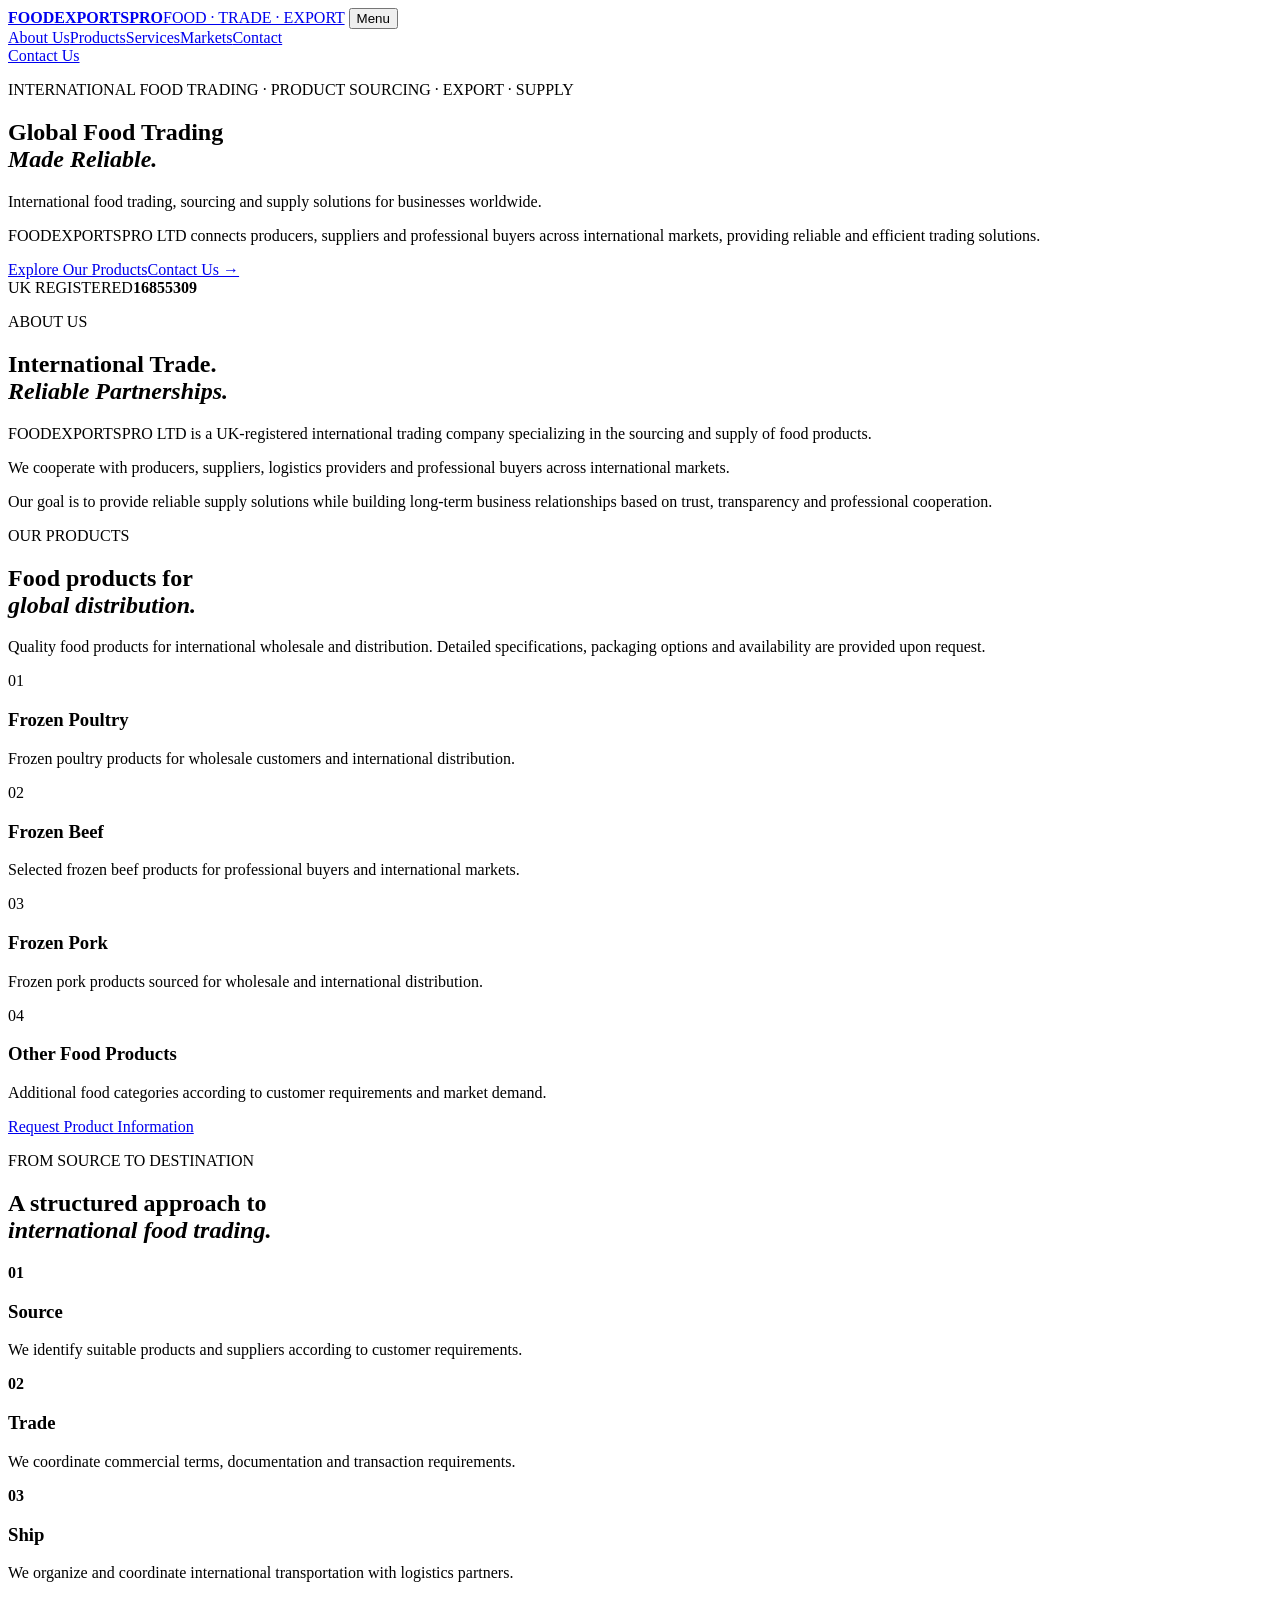
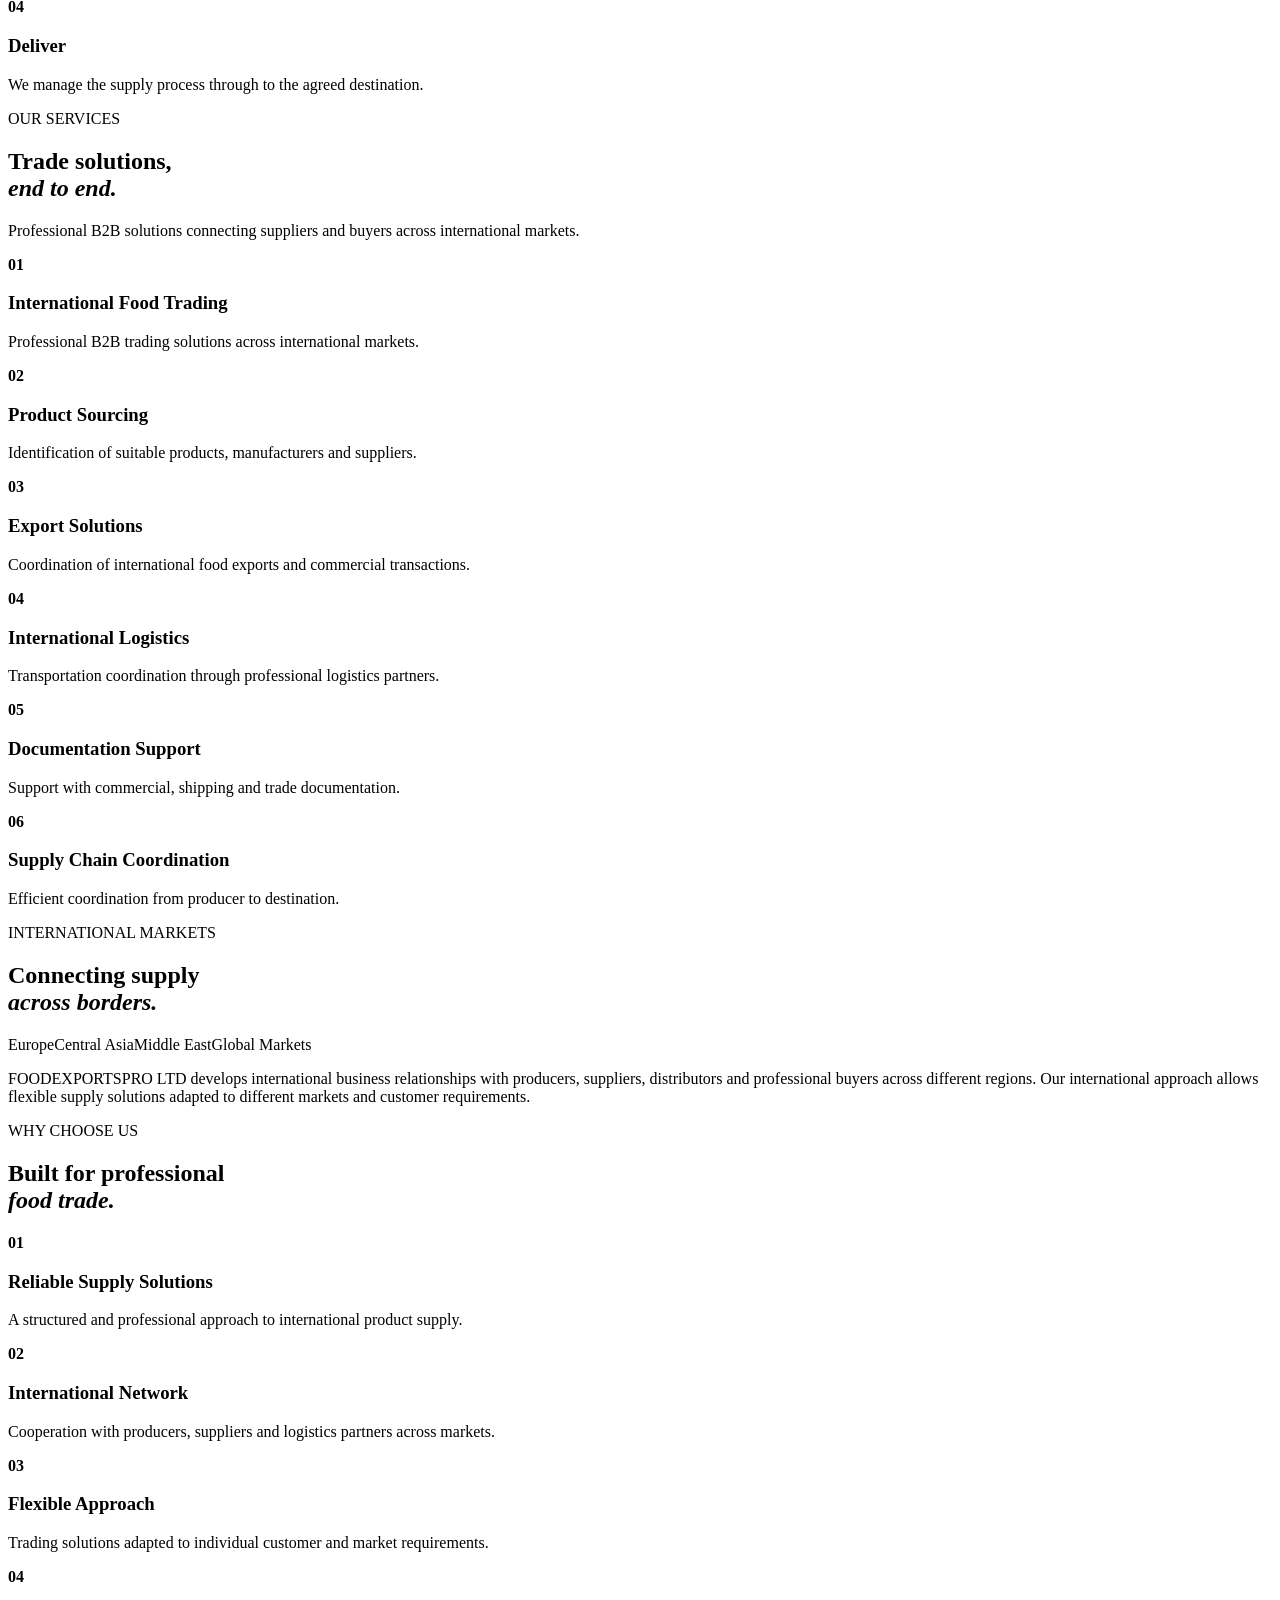
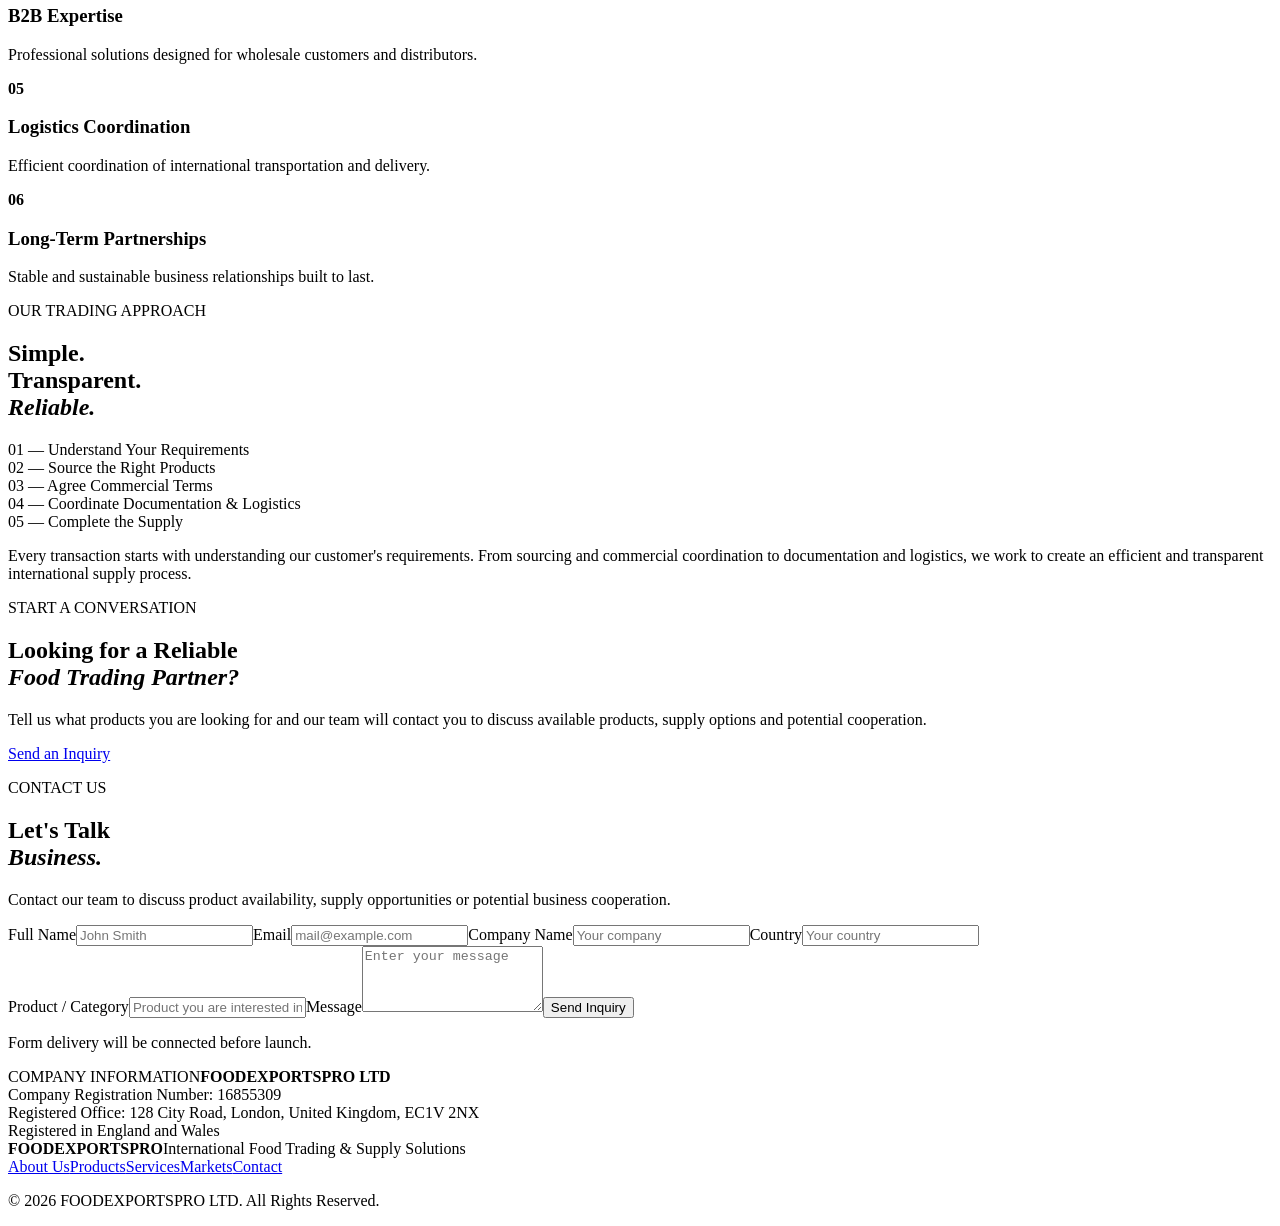
==== index.html @ fec04b2c "Initial FOODEXPORTSPRO landing page" ====
<!doctype html>
<html lang="en">
<head>
  <meta charset="utf-8">
  <meta name="viewport" content="width=device-width,initial-scale=1">
  <title>FOODEXPORTSPRO LTD | International Food Trading & Supply</title>
  <meta name="description" content="FOODEXPORTSPRO LTD provides international food trading, sourcing and supply solutions for professional buyers and businesses across global markets.">
  <meta name="theme-color" content="#18352c">
  <meta property="og:title" content="FOODEXPORTSPRO LTD | International Food Trading & Supply">
  <meta property="og:description" content="International food trading, sourcing and supply solutions for businesses worldwide.">
  <meta property="og:type" content="website">
  <link rel="preconnect" href="https://images.pexels.com">
  <link rel="stylesheet" href="styles.css">
  <script type="application/ld+json">{"@context":"https://schema.org","@type":"Organization","name":"FOODEXPORTSPRO LTD","address":{"@type":"PostalAddress","streetAddress":"128 City Road","addressLocality":"London","postalCode":"EC1V 2NX","addressCountry":"GB"}}</script>
</head>
<body>
<header class="header">
  <a class="brand" href="#top"><strong>FOODEXPORTSPRO</strong><span>FOOD · TRADE · EXPORT</span></a>
  <button class="menu-btn" aria-label="Open menu">Menu</button>
  <nav><a href="#about">About Us</a><a href="#products">Products</a><a href="#services">Services</a><a href="#markets">Markets</a><a href="#contact">Contact</a></nav>
  <a class="btn btn-small" href="#contact">Contact Us</a>
</header>

<main id="top">
<section class="hero">
  <div class="hero-bg"></div><div class="hero-shade"></div>
  <div class="hero-content reveal">
    <p class="eyebrow light">INTERNATIONAL FOOD TRADING · PRODUCT SOURCING · EXPORT · SUPPLY</p>
    <h1>Global Food Trading<br><em>Made Reliable.</em></h1>
    <p class="lead">International food trading, sourcing and supply solutions for businesses worldwide.</p>
    <p class="hero-copy">FOODEXPORTSPRO LTD connects producers, suppliers and professional buyers across international markets, providing reliable and efficient trading solutions.</p>
    <div class="actions"><a class="btn btn-light" href="#products">Explore Our Products</a><a class="text-link" href="#contact">Contact Us →</a></div>
  </div>
  <div class="hero-stat"><span>UK REGISTERED</span><b>16855309</b></div>
</section>

<section class="section split" id="about">
  <div class="reveal">
    <p class="eyebrow">ABOUT US</p><h2>International Trade.<br><em>Reliable Partnerships.</em></h2>
  </div>
  <div class="copy reveal"><p>FOODEXPORTSPRO LTD is a UK-registered international trading company specializing in the sourcing and supply of food products.</p><p>We cooperate with producers, suppliers, logistics providers and professional buyers across international markets.</p><p>Our goal is to provide reliable supply solutions while building long-term business relationships based on trust, transparency and professional cooperation.</p></div>
</section>

<section class="image-band" aria-label="Cold-chain food distribution"></section>

<section class="section" id="products">
  <div class="section-head"><div><p class="eyebrow">OUR PRODUCTS</p><h2>Food products for<br><em>global distribution.</em></h2></div><p>Quality food products for international wholesale and distribution. Detailed specifications, packaging options and availability are provided upon request.</p></div>
  <div class="product-grid">
    <article><span>01</span><div class="product-img poultry"></div><h3>Frozen Poultry</h3><p>Frozen poultry products for wholesale customers and international distribution.</p></article>
    <article><span>02</span><div class="product-img beef"></div><h3>Frozen Beef</h3><p>Selected frozen beef products for professional buyers and international markets.</p></article>
    <article><span>03</span><div class="product-img pork"></div><h3>Frozen Pork</h3><p>Frozen pork products sourced for wholesale and international distribution.</p></article>
    <article><span>04</span><div class="product-img other"></div><h3>Other Food Products</h3><p>Additional food categories according to customer requirements and market demand.</p></article>
  </div>
  <a class="btn" href="#contact">Request Product Information</a>
</section>

<section class="process">
  <div class="section process-inner"><p class="eyebrow light">FROM SOURCE TO DESTINATION</p><h2>A structured approach to<br><em>international food trading.</em></h2>
    <div class="steps">
      <div><b>01</b><h3>Source</h3><p>We identify suitable products and suppliers according to customer requirements.</p></div>
      <div><b>02</b><h3>Trade</h3><p>We coordinate commercial terms, documentation and transaction requirements.</p></div>
      <div><b>03</b><h3>Ship</h3><p>We organize and coordinate international transportation with logistics partners.</p></div>
      <div><b>04</b><h3>Deliver</h3><p>We manage the supply process through to the agreed destination.</p></div>
    </div>
  </div>
</section>

<section class="section" id="services">
 <div class="section-head"><div><p class="eyebrow">OUR SERVICES</p><h2>Trade solutions,<br><em>end to end.</em></h2></div><p>Professional B2B solutions connecting suppliers and buyers across international markets.</p></div>
 <div class="service-list">
  <div><b>01</b><h3>International Food Trading</h3><p>Professional B2B trading solutions across international markets.</p></div>
  <div><b>02</b><h3>Product Sourcing</h3><p>Identification of suitable products, manufacturers and suppliers.</p></div>
  <div><b>03</b><h3>Export Solutions</h3><p>Coordination of international food exports and commercial transactions.</p></div>
  <div><b>04</b><h3>International Logistics</h3><p>Transportation coordination through professional logistics partners.</p></div>
  <div><b>05</b><h3>Documentation Support</h3><p>Support with commercial, shipping and trade documentation.</p></div>
  <div><b>06</b><h3>Supply Chain Coordination</h3><p>Efficient coordination from producer to destination.</p></div>
 </div>
</section>

<section class="markets" id="markets"><div class="section">
  <p class="eyebrow light">INTERNATIONAL MARKETS</p><h2>Connecting supply<br><em>across borders.</em></h2>
  <div class="regions"><span>Europe</span><span>Central Asia</span><span>Middle East</span><span>Global Markets</span></div>
  <p class="market-copy">FOODEXPORTSPRO LTD develops international business relationships with producers, suppliers, distributors and professional buyers across different regions. Our international approach allows flexible supply solutions adapted to different markets and customer requirements.</p>
</div></section>

<section class="section why">
 <p class="eyebrow">WHY CHOOSE US</p><h2>Built for professional<br><em>food trade.</em></h2>
 <div class="why-grid">
  <div><b>01</b><h3>Reliable Supply Solutions</h3><p>A structured and professional approach to international product supply.</p></div>
  <div><b>02</b><h3>International Network</h3><p>Cooperation with producers, suppliers and logistics partners across markets.</p></div>
  <div><b>03</b><h3>Flexible Approach</h3><p>Trading solutions adapted to individual customer and market requirements.</p></div>
  <div><b>04</b><h3>B2B Expertise</h3><p>Professional solutions designed for wholesale customers and distributors.</p></div>
  <div><b>05</b><h3>Logistics Coordination</h3><p>Efficient coordination of international transportation and delivery.</p></div>
  <div><b>06</b><h3>Long-Term Partnerships</h3><p>Stable and sustainable business relationships built to last.</p></div>
 </div>
</section>

<section class="approach"><div class="section split">
 <div><p class="eyebrow light">OUR TRADING APPROACH</p><h2>Simple.<br>Transparent.<br><em>Reliable.</em></h2></div>
 <div class="approach-list"><div>01 — Understand Your Requirements</div><div>02 — Source the Right Products</div><div>03 — Agree Commercial Terms</div><div>04 — Coordinate Documentation & Logistics</div><div>05 — Complete the Supply</div><p>Every transaction starts with understanding our customer's requirements. From sourcing and commercial coordination to documentation and logistics, we work to create an efficient and transparent international supply process.</p></div>
</div></section>

<section class="cta section"><p class="eyebrow">START A CONVERSATION</p><h2>Looking for a Reliable<br><em>Food Trading Partner?</em></h2><p>Tell us what products you are looking for and our team will contact you to discuss available products, supply options and potential cooperation.</p><a class="btn" href="#contact">Send an Inquiry</a></section>

<section class="contact section" id="contact">
 <div><p class="eyebrow">CONTACT US</p><h2>Let's Talk<br><em>Business.</em></h2><p>Contact our team to discuss product availability, supply opportunities or potential business cooperation.</p></div>
 <form id="inquiry-form"><div class="form-grid"><label>Full Name<input required name="name" placeholder="John Smith"></label><label>Email<input required type="email" name="email" placeholder="mail@example.com"></label><label>Company Name<input name="company" placeholder="Your company"></label><label>Country<input name="country" placeholder="Your country"></label></div><label>Product / Category<input name="product" placeholder="Product you are interested in"></label><label>Message<textarea required name="message" rows="4" placeholder="Enter your message"></textarea></label><button class="btn" type="submit">Send Inquiry</button><p class="form-note">Form delivery will be connected before launch.</p></form>
</section>

<section class="company"><div><span>COMPANY INFORMATION</span><strong>FOODEXPORTSPRO LTD</strong></div><div>Company Registration Number: 16855309<br>Registered Office: 128 City Road, London, United Kingdom, EC1V 2NX<br>Registered in England and Wales</div></section>
</main>

<footer><div class="brand footer-brand"><strong>FOODEXPORTSPRO</strong><span>International Food Trading & Supply Solutions</span></div><nav><a href="#about">About Us</a><a href="#products">Products</a><a href="#services">Services</a><a href="#markets">Markets</a><a href="#contact">Contact</a></nav><p>© 2026 FOODEXPORTSPRO LTD. All Rights Reserved.</p></footer>
<script src="script.js"></script>
</body></html>
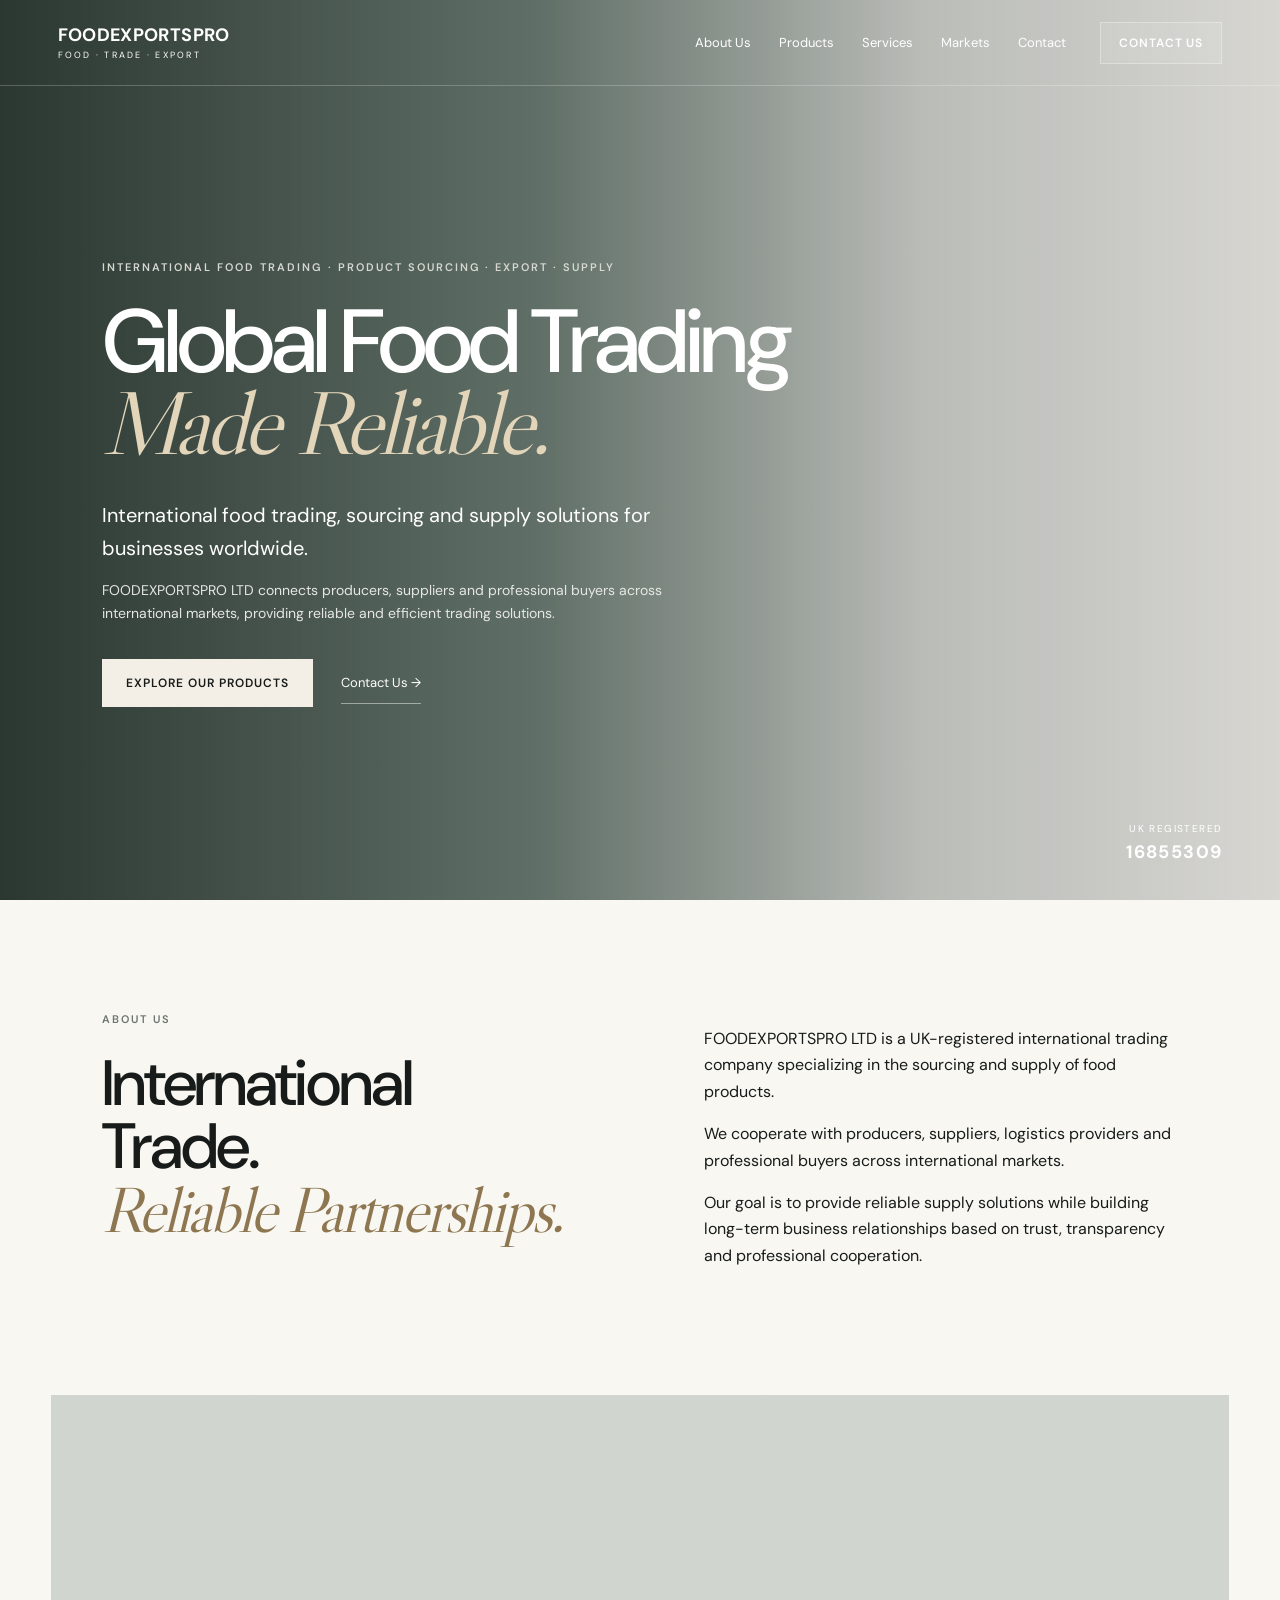
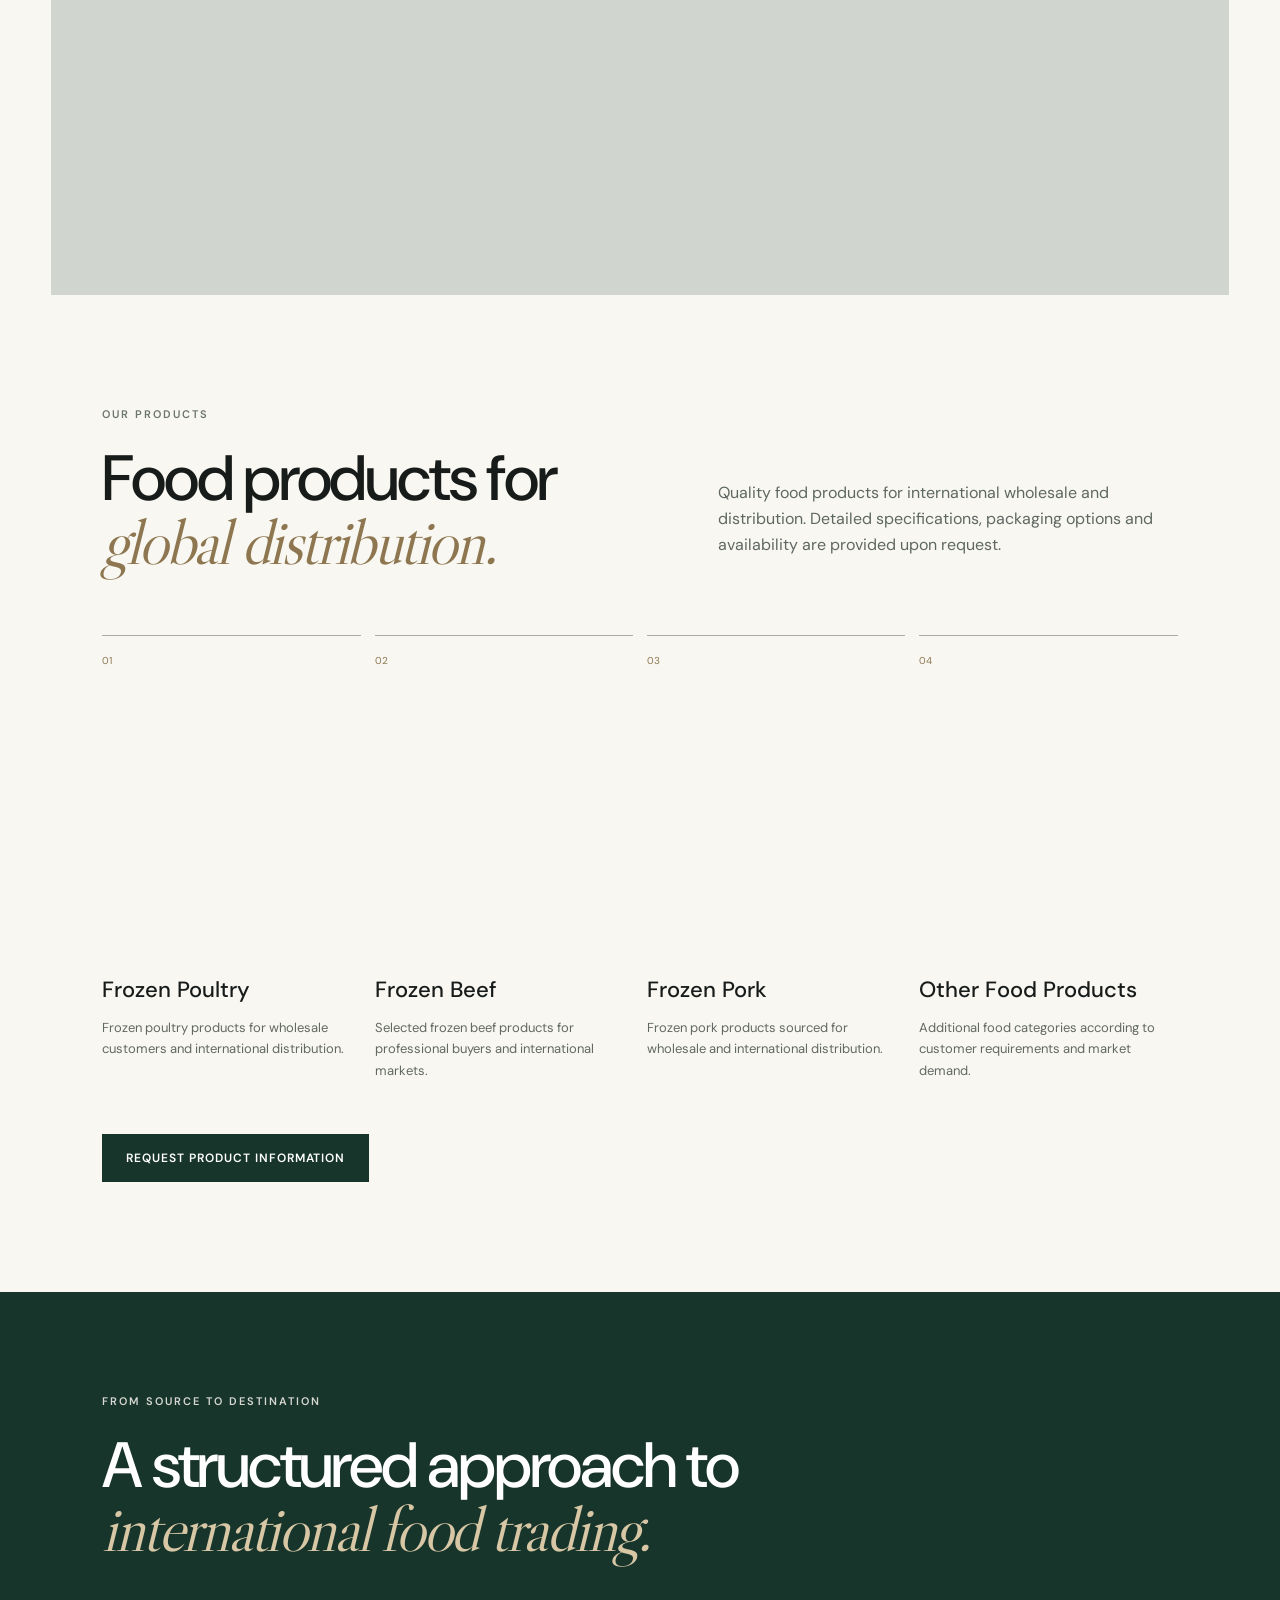
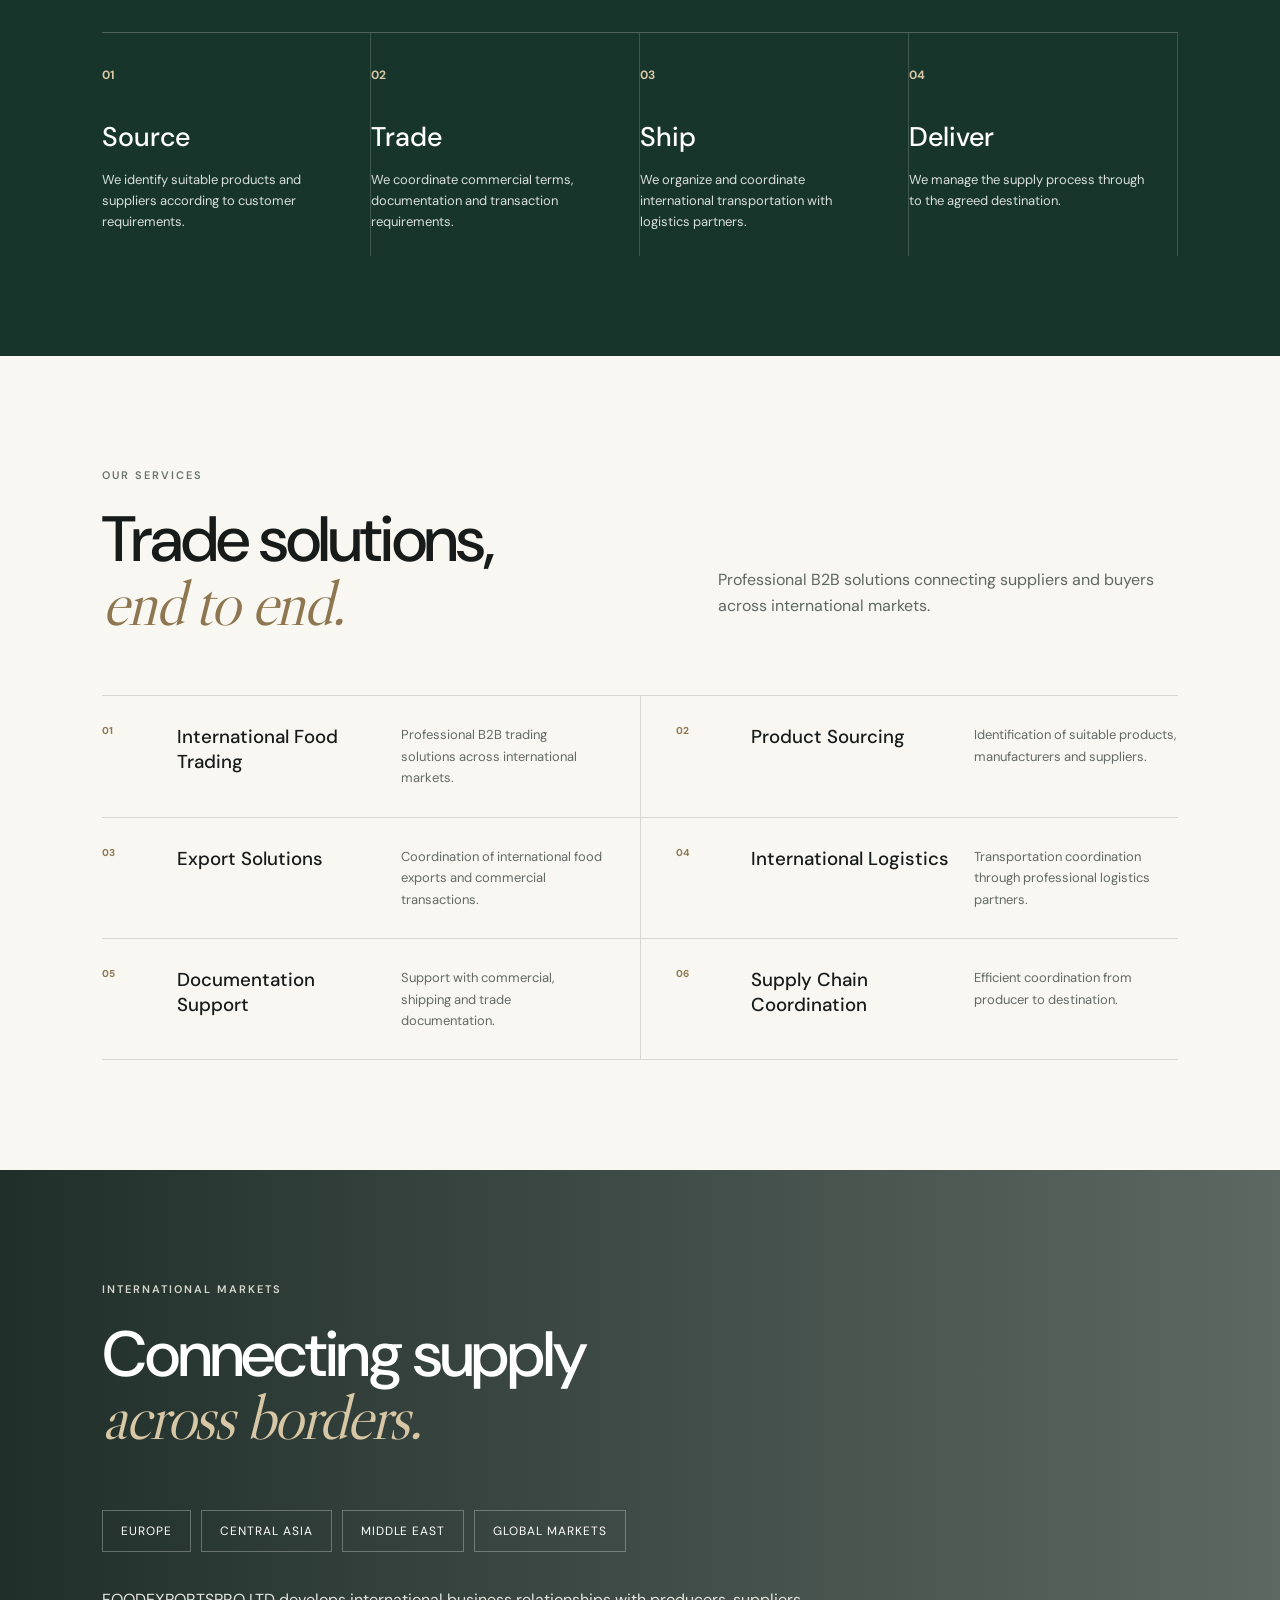
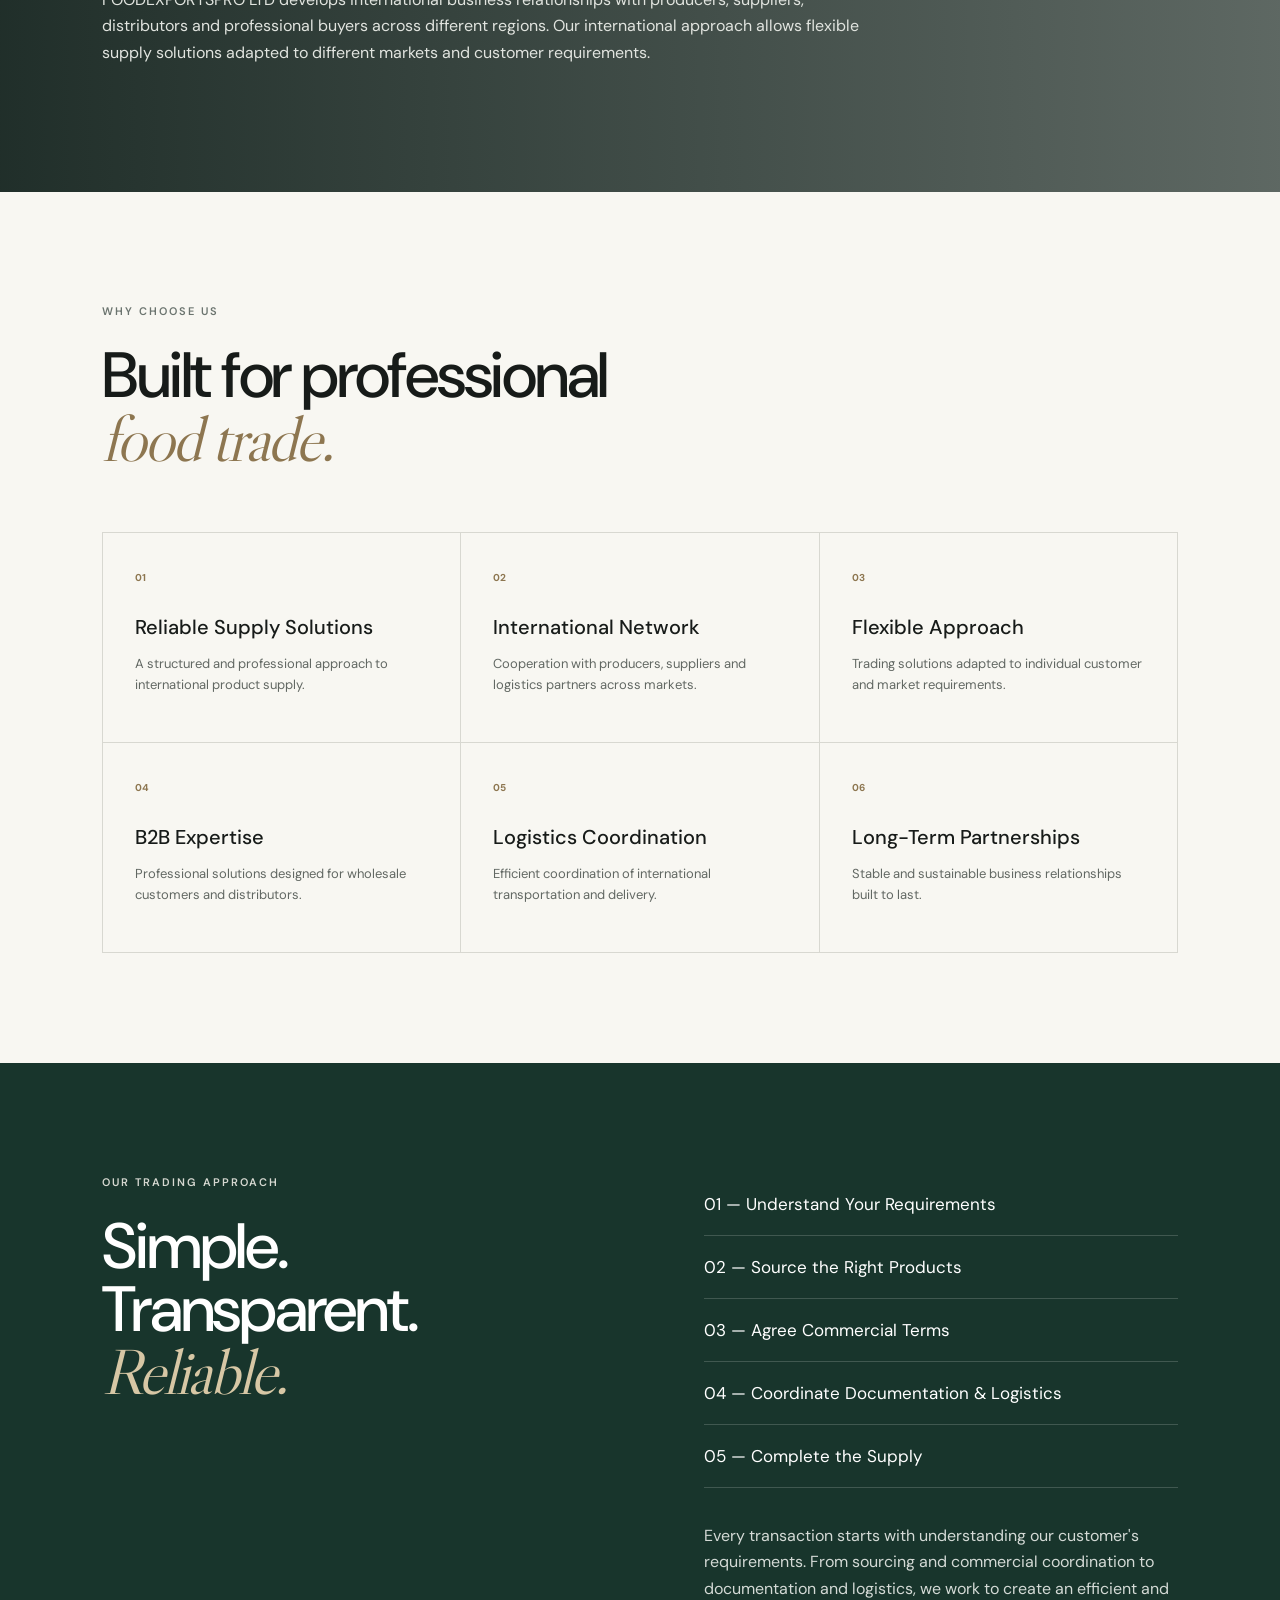
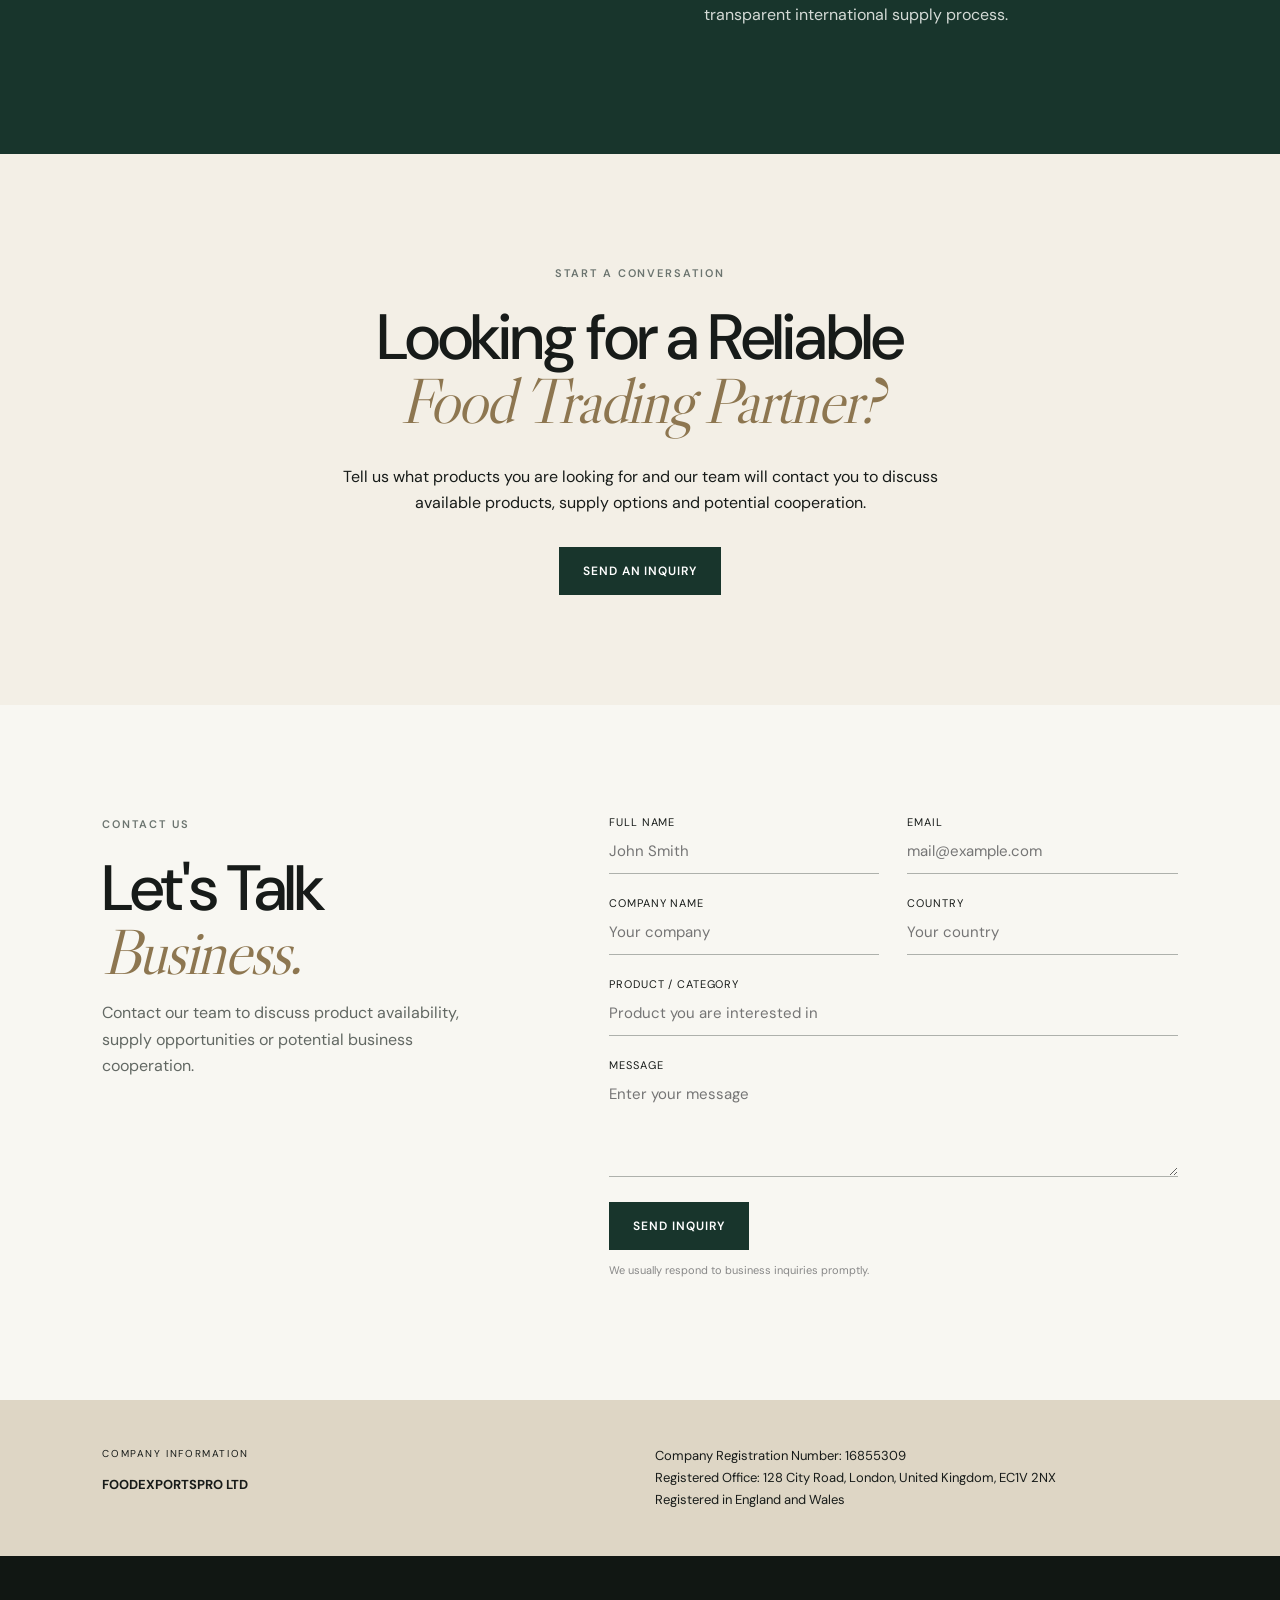
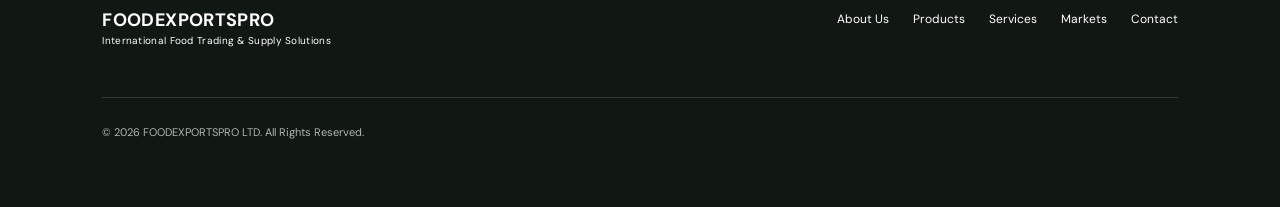
==== commit c1f20c1e: "Enable Netlify inquiry form" ====
--- a/index.html
+++ b/index.html
@@ -20,96 +20,19 @@
   <nav><a href="#about">About Us</a><a href="#products">Products</a><a href="#services">Services</a><a href="#markets">Markets</a><a href="#contact">Contact</a></nav>
   <a class="btn btn-small" href="#contact">Contact Us</a>
 </header>
-
 <main id="top">
-<section class="hero">
-  <div class="hero-bg"></div><div class="hero-shade"></div>
-  <div class="hero-content reveal">
-    <p class="eyebrow light">INTERNATIONAL FOOD TRADING · PRODUCT SOURCING · EXPORT · SUPPLY</p>
-    <h1>Global Food Trading<br><em>Made Reliable.</em></h1>
-    <p class="lead">International food trading, sourcing and supply solutions for businesses worldwide.</p>
-    <p class="hero-copy">FOODEXPORTSPRO LTD connects producers, suppliers and professional buyers across international markets, providing reliable and efficient trading solutions.</p>
-    <div class="actions"><a class="btn btn-light" href="#products">Explore Our Products</a><a class="text-link" href="#contact">Contact Us →</a></div>
-  </div>
-  <div class="hero-stat"><span>UK REGISTERED</span><b>16855309</b></div>
-</section>
-
-<section class="section split" id="about">
-  <div class="reveal">
-    <p class="eyebrow">ABOUT US</p><h2>International Trade.<br><em>Reliable Partnerships.</em></h2>
-  </div>
-  <div class="copy reveal"><p>FOODEXPORTSPRO LTD is a UK-registered international trading company specializing in the sourcing and supply of food products.</p><p>We cooperate with producers, suppliers, logistics providers and professional buyers across international markets.</p><p>Our goal is to provide reliable supply solutions while building long-term business relationships based on trust, transparency and professional cooperation.</p></div>
-</section>
-
+<section class="hero"><div class="hero-bg"></div><div class="hero-shade"></div><div class="hero-content reveal"><p class="eyebrow light">INTERNATIONAL FOOD TRADING · PRODUCT SOURCING · EXPORT · SUPPLY</p><h1>Global Food Trading<br><em>Made Reliable.</em></h1><p class="lead">International food trading, sourcing and supply solutions for businesses worldwide.</p><p class="hero-copy">FOODEXPORTSPRO LTD connects producers, suppliers and professional buyers across international markets, providing reliable and efficient trading solutions.</p><div class="actions"><a class="btn btn-light" href="#products">Explore Our Products</a><a class="text-link" href="#contact">Contact Us →</a></div></div><div class="hero-stat"><span>UK REGISTERED</span><b>16855309</b></div></section>
+<section class="section split" id="about"><div class="reveal"><p class="eyebrow">ABOUT US</p><h2>International Trade.<br><em>Reliable Partnerships.</em></h2></div><div class="copy reveal"><p>FOODEXPORTSPRO LTD is a UK-registered international trading company specializing in the sourcing and supply of food products.</p><p>We cooperate with producers, suppliers, logistics providers and professional buyers across international markets.</p><p>Our goal is to provide reliable supply solutions while building long-term business relationships based on trust, transparency and professional cooperation.</p></div></section>
 <section class="image-band" aria-label="Cold-chain food distribution"></section>
-
-<section class="section" id="products">
-  <div class="section-head"><div><p class="eyebrow">OUR PRODUCTS</p><h2>Food products for<br><em>global distribution.</em></h2></div><p>Quality food products for international wholesale and distribution. Detailed specifications, packaging options and availability are provided upon request.</p></div>
-  <div class="product-grid">
-    <article><span>01</span><div class="product-img poultry"></div><h3>Frozen Poultry</h3><p>Frozen poultry products for wholesale customers and international distribution.</p></article>
-    <article><span>02</span><div class="product-img beef"></div><h3>Frozen Beef</h3><p>Selected frozen beef products for professional buyers and international markets.</p></article>
-    <article><span>03</span><div class="product-img pork"></div><h3>Frozen Pork</h3><p>Frozen pork products sourced for wholesale and international distribution.</p></article>
-    <article><span>04</span><div class="product-img other"></div><h3>Other Food Products</h3><p>Additional food categories according to customer requirements and market demand.</p></article>
-  </div>
-  <a class="btn" href="#contact">Request Product Information</a>
-</section>
-
-<section class="process">
-  <div class="section process-inner"><p class="eyebrow light">FROM SOURCE TO DESTINATION</p><h2>A structured approach to<br><em>international food trading.</em></h2>
-    <div class="steps">
-      <div><b>01</b><h3>Source</h3><p>We identify suitable products and suppliers according to customer requirements.</p></div>
-      <div><b>02</b><h3>Trade</h3><p>We coordinate commercial terms, documentation and transaction requirements.</p></div>
-      <div><b>03</b><h3>Ship</h3><p>We organize and coordinate international transportation with logistics partners.</p></div>
-      <div><b>04</b><h3>Deliver</h3><p>We manage the supply process through to the agreed destination.</p></div>
-    </div>
-  </div>
-</section>
-
-<section class="section" id="services">
- <div class="section-head"><div><p class="eyebrow">OUR SERVICES</p><h2>Trade solutions,<br><em>end to end.</em></h2></div><p>Professional B2B solutions connecting suppliers and buyers across international markets.</p></div>
- <div class="service-list">
-  <div><b>01</b><h3>International Food Trading</h3><p>Professional B2B trading solutions across international markets.</p></div>
-  <div><b>02</b><h3>Product Sourcing</h3><p>Identification of suitable products, manufacturers and suppliers.</p></div>
-  <div><b>03</b><h3>Export Solutions</h3><p>Coordination of international food exports and commercial transactions.</p></div>
-  <div><b>04</b><h3>International Logistics</h3><p>Transportation coordination through professional logistics partners.</p></div>
-  <div><b>05</b><h3>Documentation Support</h3><p>Support with commercial, shipping and trade documentation.</p></div>
-  <div><b>06</b><h3>Supply Chain Coordination</h3><p>Efficient coordination from producer to destination.</p></div>
- </div>
-</section>
-
-<section class="markets" id="markets"><div class="section">
-  <p class="eyebrow light">INTERNATIONAL MARKETS</p><h2>Connecting supply<br><em>across borders.</em></h2>
-  <div class="regions"><span>Europe</span><span>Central Asia</span><span>Middle East</span><span>Global Markets</span></div>
-  <p class="market-copy">FOODEXPORTSPRO LTD develops international business relationships with producers, suppliers, distributors and professional buyers across different regions. Our international approach allows flexible supply solutions adapted to different markets and customer requirements.</p>
-</div></section>
-
-<section class="section why">
- <p class="eyebrow">WHY CHOOSE US</p><h2>Built for professional<br><em>food trade.</em></h2>
- <div class="why-grid">
-  <div><b>01</b><h3>Reliable Supply Solutions</h3><p>A structured and professional approach to international product supply.</p></div>
-  <div><b>02</b><h3>International Network</h3><p>Cooperation with producers, suppliers and logistics partners across markets.</p></div>
-  <div><b>03</b><h3>Flexible Approach</h3><p>Trading solutions adapted to individual customer and market requirements.</p></div>
-  <div><b>04</b><h3>B2B Expertise</h3><p>Professional solutions designed for wholesale customers and distributors.</p></div>
-  <div><b>05</b><h3>Logistics Coordination</h3><p>Efficient coordination of international transportation and delivery.</p></div>
-  <div><b>06</b><h3>Long-Term Partnerships</h3><p>Stable and sustainable business relationships built to last.</p></div>
- </div>
-</section>
-
-<section class="approach"><div class="section split">
- <div><p class="eyebrow light">OUR TRADING APPROACH</p><h2>Simple.<br>Transparent.<br><em>Reliable.</em></h2></div>
- <div class="approach-list"><div>01 — Understand Your Requirements</div><div>02 — Source the Right Products</div><div>03 — Agree Commercial Terms</div><div>04 — Coordinate Documentation & Logistics</div><div>05 — Complete the Supply</div><p>Every transaction starts with understanding our customer's requirements. From sourcing and commercial coordination to documentation and logistics, we work to create an efficient and transparent international supply process.</p></div>
-</div></section>
-
+<section class="section" id="products"><div class="section-head"><div><p class="eyebrow">OUR PRODUCTS</p><h2>Food products for<br><em>global distribution.</em></h2></div><p>Quality food products for international wholesale and distribution. Detailed specifications, packaging options and availability are provided upon request.</p></div><div class="product-grid"><article><span>01</span><div class="product-img poultry"></div><h3>Frozen Poultry</h3><p>Frozen poultry products for wholesale customers and international distribution.</p></article><article><span>02</span><div class="product-img beef"></div><h3>Frozen Beef</h3><p>Selected frozen beef products for professional buyers and international markets.</p></article><article><span>03</span><div class="product-img pork"></div><h3>Frozen Pork</h3><p>Frozen pork products sourced for wholesale and international distribution.</p></article><article><span>04</span><div class="product-img other"></div><h3>Other Food Products</h3><p>Additional food categories according to customer requirements and market demand.</p></article></div><a class="btn" href="#contact">Request Product Information</a></section>
+<section class="process"><div class="section process-inner"><p class="eyebrow light">FROM SOURCE TO DESTINATION</p><h2>A structured approach to<br><em>international food trading.</em></h2><div class="steps"><div><b>01</b><h3>Source</h3><p>We identify suitable products and suppliers according to customer requirements.</p></div><div><b>02</b><h3>Trade</h3><p>We coordinate commercial terms, documentation and transaction requirements.</p></div><div><b>03</b><h3>Ship</h3><p>We organize and coordinate international transportation with logistics partners.</p></div><div><b>04</b><h3>Deliver</h3><p>We manage the supply process through to the agreed destination.</p></div></div></div></section>
+<section class="section" id="services"><div class="section-head"><div><p class="eyebrow">OUR SERVICES</p><h2>Trade solutions,<br><em>end to end.</em></h2></div><p>Professional B2B solutions connecting suppliers and buyers across international markets.</p></div><div class="service-list"><div><b>01</b><h3>International Food Trading</h3><p>Professional B2B trading solutions across international markets.</p></div><div><b>02</b><h3>Product Sourcing</h3><p>Identification of suitable products, manufacturers and suppliers.</p></div><div><b>03</b><h3>Export Solutions</h3><p>Coordination of international food exports and commercial transactions.</p></div><div><b>04</b><h3>International Logistics</h3><p>Transportation coordination through professional logistics partners.</p></div><div><b>05</b><h3>Documentation Support</h3><p>Support with commercial, shipping and trade documentation.</p></div><div><b>06</b><h3>Supply Chain Coordination</h3><p>Efficient coordination from producer to destination.</p></div></div></section>
+<section class="markets" id="markets"><div class="section"><p class="eyebrow light">INTERNATIONAL MARKETS</p><h2>Connecting supply<br><em>across borders.</em></h2><div class="regions"><span>Europe</span><span>Central Asia</span><span>Middle East</span><span>Global Markets</span></div><p class="market-copy">FOODEXPORTSPRO LTD develops international business relationships with producers, suppliers, distributors and professional buyers across different regions. Our international approach allows flexible supply solutions adapted to different markets and customer requirements.</p></div></section>
+<section class="section why"><p class="eyebrow">WHY CHOOSE US</p><h2>Built for professional<br><em>food trade.</em></h2><div class="why-grid"><div><b>01</b><h3>Reliable Supply Solutions</h3><p>A structured and professional approach to international product supply.</p></div><div><b>02</b><h3>International Network</h3><p>Cooperation with producers, suppliers and logistics partners across markets.</p></div><div><b>03</b><h3>Flexible Approach</h3><p>Trading solutions adapted to individual customer and market requirements.</p></div><div><b>04</b><h3>B2B Expertise</h3><p>Professional solutions designed for wholesale customers and distributors.</p></div><div><b>05</b><h3>Logistics Coordination</h3><p>Efficient coordination of international transportation and delivery.</p></div><div><b>06</b><h3>Long-Term Partnerships</h3><p>Stable and sustainable business relationships built to last.</p></div></div></section>
+<section class="approach"><div class="section split"><div><p class="eyebrow light">OUR TRADING APPROACH</p><h2>Simple.<br>Transparent.<br><em>Reliable.</em></h2></div><div class="approach-list"><div>01 — Understand Your Requirements</div><div>02 — Source the Right Products</div><div>03 — Agree Commercial Terms</div><div>04 — Coordinate Documentation & Logistics</div><div>05 — Complete the Supply</div><p>Every transaction starts with understanding our customer's requirements. From sourcing and commercial coordination to documentation and logistics, we work to create an efficient and transparent international supply process.</p></div></div></section>
 <section class="cta section"><p class="eyebrow">START A CONVERSATION</p><h2>Looking for a Reliable<br><em>Food Trading Partner?</em></h2><p>Tell us what products you are looking for and our team will contact you to discuss available products, supply options and potential cooperation.</p><a class="btn" href="#contact">Send an Inquiry</a></section>
-
-<section class="contact section" id="contact">
- <div><p class="eyebrow">CONTACT US</p><h2>Let's Talk<br><em>Business.</em></h2><p>Contact our team to discuss product availability, supply opportunities or potential business cooperation.</p></div>
- <form id="inquiry-form"><div class="form-grid"><label>Full Name<input required name="name" placeholder="John Smith"></label><label>Email<input required type="email" name="email" placeholder="mail@example.com"></label><label>Company Name<input name="company" placeholder="Your company"></label><label>Country<input name="country" placeholder="Your country"></label></div><label>Product / Category<input name="product" placeholder="Product you are interested in"></label><label>Message<textarea required name="message" rows="4" placeholder="Enter your message"></textarea></label><button class="btn" type="submit">Send Inquiry</button><p class="form-note">Form delivery will be connected before launch.</p></form>
-</section>
-
-<section class="company"><div><span>COMPANY INFORMATION</span><strong>FOODEXPORTSPRO LTD</strong></div><div>Company Registration Number: 16855309<br>Registered Office: 128 City Road, London, United Kingdom, EC1V 2NX<br>Registered in England and Wales</div></section>
-</main>
-
+<section class="contact section" id="contact"><div><p class="eyebrow">CONTACT US</p><h2>Let's Talk<br><em>Business.</em></h2><p>Contact our team to discuss product availability, supply opportunities or potential business cooperation.</p></div><form id="inquiry-form" name="inquiry" method="POST" data-netlify="true" netlify-honeypot="bot-field" action="/?submitted=true#contact"><input type="hidden" name="form-name" value="inquiry"><p hidden><label>Do not fill this out: <input name="bot-field"></label></p><div class="form-grid"><label>Full Name<input required name="name" placeholder="John Smith"></label><label>Email<input required type="email" name="email" placeholder="mail@example.com"></label><label>Company Name<input name="company" placeholder="Your company"></label><label>Country<input name="country" placeholder="Your country"></label></div><label>Product / Category<input name="product" placeholder="Product you are interested in"></label><label>Message<textarea required name="message" rows="4" placeholder="Enter your message"></textarea></label><button class="btn" type="submit">Send Inquiry</button><p class="form-note" id="form-status">We usually respond to business inquiries promptly.</p></form></section>
+<section class="company"><div><span>COMPANY INFORMATION</span><strong>FOODEXPORTSPRO LTD</strong></div><div>Company Registration Number: 16855309<br>Registered Office: 128 City Road, London, United Kingdom, EC1V 2NX<br>Registered in England and Wales</div></section></main>
 <footer><div class="brand footer-brand"><strong>FOODEXPORTSPRO</strong><span>International Food Trading & Supply Solutions</span></div><nav><a href="#about">About Us</a><a href="#products">Products</a><a href="#services">Services</a><a href="#markets">Markets</a><a href="#contact">Contact</a></nav><p>© 2026 FOODEXPORTSPRO LTD. All Rights Reserved.</p></footer>
 <script src="script.js"></script>
 </body></html>
--- a/styles.css
+++ b/styles.css
@@ -0,0 +1,4 @@
+@import url('https://fonts.googleapis.com/css2?family=DM+Sans:wght@400;500;600&family=Libre+Caslon+Display&display=swap');
+:root{--ink:#171b19;--green:#18352c;--cream:#f3efe6;--sand:#d7c7a5;--white:#fff;--line:#d8d8d1}
+*{box-sizing:border-box}html{scroll-behavior:smooth}body{margin:0;font-family:"DM Sans",Arial,sans-serif;color:var(--ink);background:#f8f7f2}a{color:inherit;text-decoration:none}p{line-height:1.65}h1,h2,h3{margin:0;font-weight:500}em{font-family:"Libre Caslon Display",Georgia,serif;font-weight:400}.header{height:86px;padding:0 4.5vw;display:flex;align-items:center;gap:34px;position:absolute;z-index:10;width:100%;color:white;border-bottom:1px solid #ffffff38}.brand{display:flex;flex-direction:column;line-height:1}.brand strong{font-size:18px;letter-spacing:.02em}.brand span{font-size:9px;letter-spacing:.25em;margin-top:7px}.header nav{display:flex;gap:28px;margin-left:auto;font-size:13px}.menu-btn{display:none}.btn{display:inline-flex;align-items:center;justify-content:center;background:var(--green);color:white;padding:16px 24px;border:0;font:600 12px "DM Sans";letter-spacing:.08em;text-transform:uppercase;cursor:pointer}.btn-small{padding:12px 18px;background:#ffffff17;border:1px solid #ffffff50}.btn-light{background:var(--cream);color:var(--ink)}.hero{min-height:800px;height:100vh;position:relative;color:white;display:flex;align-items:center;overflow:hidden}.hero-bg{position:absolute;inset:0;background:url('https://images.pexels.com/photos/262353/pexels-photo-262353.jpeg?auto=compress&cs=tinysrgb&w=2000') center/cover;transform:scale(1.04);animation:herozoom 14s ease-out forwards}.hero-shade{position:absolute;inset:0;background:linear-gradient(90deg,#07150fd9 0%,#10281ea8 42%,#08140f42 72%,#0002 100%)}@keyframes herozoom{to{transform:scale(1)}}.hero-content{position:relative;z-index:2;width:min(780px,82vw);margin-left:8vw;margin-top:65px}.eyebrow{font-size:11px;font-weight:600;letter-spacing:.18em;color:#6b746f;margin:0 0 25px}.eyebrow.light{color:#d6d8d1}.hero h1{font-size:clamp(58px,7vw,108px);line-height:.91;letter-spacing:-.045em}.hero h1 em{color:#e2d5b9}.lead{font-size:20px;max-width:620px;margin:34px 0 14px}.hero-copy{font-size:14px;max-width:620px;color:#e6e7e2}.actions{display:flex;align-items:center;gap:28px;margin-top:34px}.text-link{font-size:13px;border-bottom:1px solid #ffffff77;padding:12px 0}.hero-stat{position:absolute;right:4.5vw;bottom:36px;display:flex;flex-direction:column;text-align:right;font-size:10px;letter-spacing:.14em}.hero-stat b{font-size:18px;margin-top:5px}.section{padding:110px 8vw}.split{display:grid;grid-template-columns:1fr 1fr;gap:10vw}.section h2,.process h2,.markets h2,.approach h2,.cta h2,.contact h2{font-size:clamp(44px,5vw,76px);line-height:.98;letter-spacing:-.035em}.section h2 em{color:#8d7650}.copy{font-size:16px;max-width:600px}.image-band{height:500px;margin:0 4vw;background:linear-gradient(#17352c2c,#17352c2c),url('https://images.pexels.com/photos/4481259/pexels-photo-4481259.jpeg?auto=compress&cs=tinysrgb&w=1800') center/cover}.section-head{display:flex;justify-content:space-between;gap:40px;align-items:flex-end;margin-bottom:60px}.section-head>p{max-width:460px;color:#5f6762}.product-grid{display:grid;grid-template-columns:repeat(4,1fr);gap:14px;margin-bottom:40px}.product-grid article{border-top:1px solid #aaa;padding-top:12px}.product-grid article>span,.service-list b,.why-grid b{font-size:10px;color:#8d7650}.product-img{height:270px;margin:14px 0 22px;background-size:cover;background-position:center;filter:saturate(.65)}.poultry{background-image:url('https://images.pexels.com/photos/616354/pexels-photo-616354.jpeg?auto=compress&cs=tinysrgb&w=800')}.beef{background-image:url('https://images.pexels.com/photos/618775/pexels-photo-618775.jpeg?auto=compress&cs=tinysrgb&w=800')}.pork{background-image:url('https://images.pexels.com/photos/65175/pexels-photo-65175.jpeg?auto=compress&cs=tinysrgb&w=800')}.other{background-image:url('https://images.pexels.com/photos/2252584/pexels-photo-2252584.jpeg?auto=compress&cs=tinysrgb&w=800')}.product-grid h3{font-size:22px}.product-grid p{font-size:13px;color:#626863}.process,.approach{background:var(--green);color:white}.process-inner{padding-top:100px;padding-bottom:100px}.process h2 em,.approach h2 em{color:#d7c7a5}.steps{display:grid;grid-template-columns:repeat(4,1fr);margin-top:70px;border-top:1px solid #ffffff3a}.steps>div{padding:30px 28px 10px 0;border-right:1px solid #ffffff2b}.steps b{color:#d7c7a5;font-size:12px}.steps h3{font-size:27px;margin:35px 0 15px}.steps p{font-size:13px;color:#d8dfdb}.service-list{display:grid;grid-template-columns:repeat(2,1fr);border-top:1px solid var(--line)}.service-list>div{display:grid;grid-template-columns:55px 1fr 1fr;gap:20px;padding:28px 0;border-bottom:1px solid var(--line)}.service-list>div:nth-child(odd){padding-right:35px}.service-list>div:nth-child(even){padding-left:35px;border-left:1px solid var(--line)}.service-list p{font-size:13px;margin:0;color:#646a66}.markets{background:linear-gradient(90deg,#0b1b16e8,#0b1b16a6),url('https://images.pexels.com/photos/1554646/pexels-photo-1554646.jpeg?auto=compress&cs=tinysrgb&w=2000') center/cover;color:white}.markets h2 em{color:#d7c7a5}.regions{display:flex;flex-wrap:wrap;gap:10px;margin:60px 0 35px}.regions span{border:1px solid #ffffff4a;padding:12px 18px;font-size:12px;text-transform:uppercase;letter-spacing:.08em}.market-copy{max-width:760px;color:#e1e4df}.why-grid{display:grid;grid-template-columns:repeat(3,1fr);margin-top:60px;border-top:1px solid var(--line);border-left:1px solid var(--line)}.why-grid>div{padding:32px;border-right:1px solid var(--line);border-bottom:1px solid var(--line);min-height:210px}.why-grid h3{font-size:20px;margin:28px 0 10px}.why-grid p{font-size:13px;color:#626863}.approach-list>div{font-size:17px;padding:20px 0;border-bottom:1px solid #ffffff2c}.approach-list p{color:#d4dad6;margin-top:35px}.cta{text-align:center;background:var(--cream)}.cta>p:not(.eyebrow){max-width:650px;margin:30px auto}.contact{display:grid;grid-template-columns:.8fr 1.2fr;gap:10vw}.contact>div>p:last-child{max-width:400px;color:#626863}form label{font-size:11px;letter-spacing:.08em;text-transform:uppercase;display:block;margin-bottom:22px}input,textarea{width:100%;border:0;border-bottom:1px solid #aeb1ac;background:transparent;padding:12px 0;font:15px "DM Sans";outline:none}textarea{resize:vertical}.form-grid{display:grid;grid-template-columns:1fr 1fr;gap:0 28px}.form-note{font-size:11px;color:#888}.company{background:#ded6c5;padding:45px 8vw;display:grid;grid-template-columns:1fr 1fr;gap:30px;font-size:13px;line-height:1.7}.company div:first-child{display:flex;flex-direction:column;gap:12px}.company span{font-size:10px;letter-spacing:.16em}footer{padding:55px 8vw;background:#111713;color:white;display:grid;grid-template-columns:1fr auto;gap:40px;align-items:start}.footer-brand span{letter-spacing:.03em;font-size:10px}footer nav{display:flex;gap:24px;font-size:12px}footer>p{grid-column:1/-1;border-top:1px solid #ffffff24;padding-top:25px;font-size:11px;color:#aeb7b2}.reveal{opacity:0;transform:translateY(20px);transition:.7s ease}.reveal.visible{opacity:1;transform:none}
+@media(max-width:900px){.header{height:72px}.header nav,.header>.btn{display:none}.menu-btn{display:block;margin-left:auto;background:none;color:white;border:1px solid #ffffff55;padding:9px 12px}.header.open nav{display:flex;position:absolute;top:72px;left:0;right:0;background:#132b23;padding:28px 5vw;flex-direction:column}.hero{min-height:720px}.hero-content{margin-left:6vw;width:88vw}.hero h1{font-size:clamp(52px,13vw,76px)}.hero-copy{display:none}.section{padding:78px 6vw}.split,.contact{grid-template-columns:1fr;gap:45px}.image-band{height:320px;margin:0}.section-head{display:block}.section-head>p{margin-top:30px}.product-grid{grid-template-columns:1fr 1fr}.steps{grid-template-columns:1fr 1fr}.service-list{grid-template-columns:1fr}.service-list>div:nth-child(n){padding:25px 0;border-left:0;grid-template-columns:45px 1fr}.service-list p{grid-column:2}.why-grid{grid-template-columns:1fr 1fr}.company{grid-template-columns:1fr}footer{grid-template-columns:1fr}footer nav{flex-wrap:wrap}}@media(max-width:560px){.hero{height:92vh}.lead{font-size:17px}.actions{align-items:flex-start;flex-direction:column;gap:8px}.product-grid,.steps,.why-grid,.form-grid{grid-template-columns:1fr}.product-img{height:300px}.steps>div{border-right:0;border-bottom:1px solid #ffffff2b;padding-bottom:25px}.why-grid>div{min-height:0}.section h2,.process h2,.markets h2,.approach h2,.cta h2,.contact h2{font-size:44px}.company{padding:35px 6vw}}
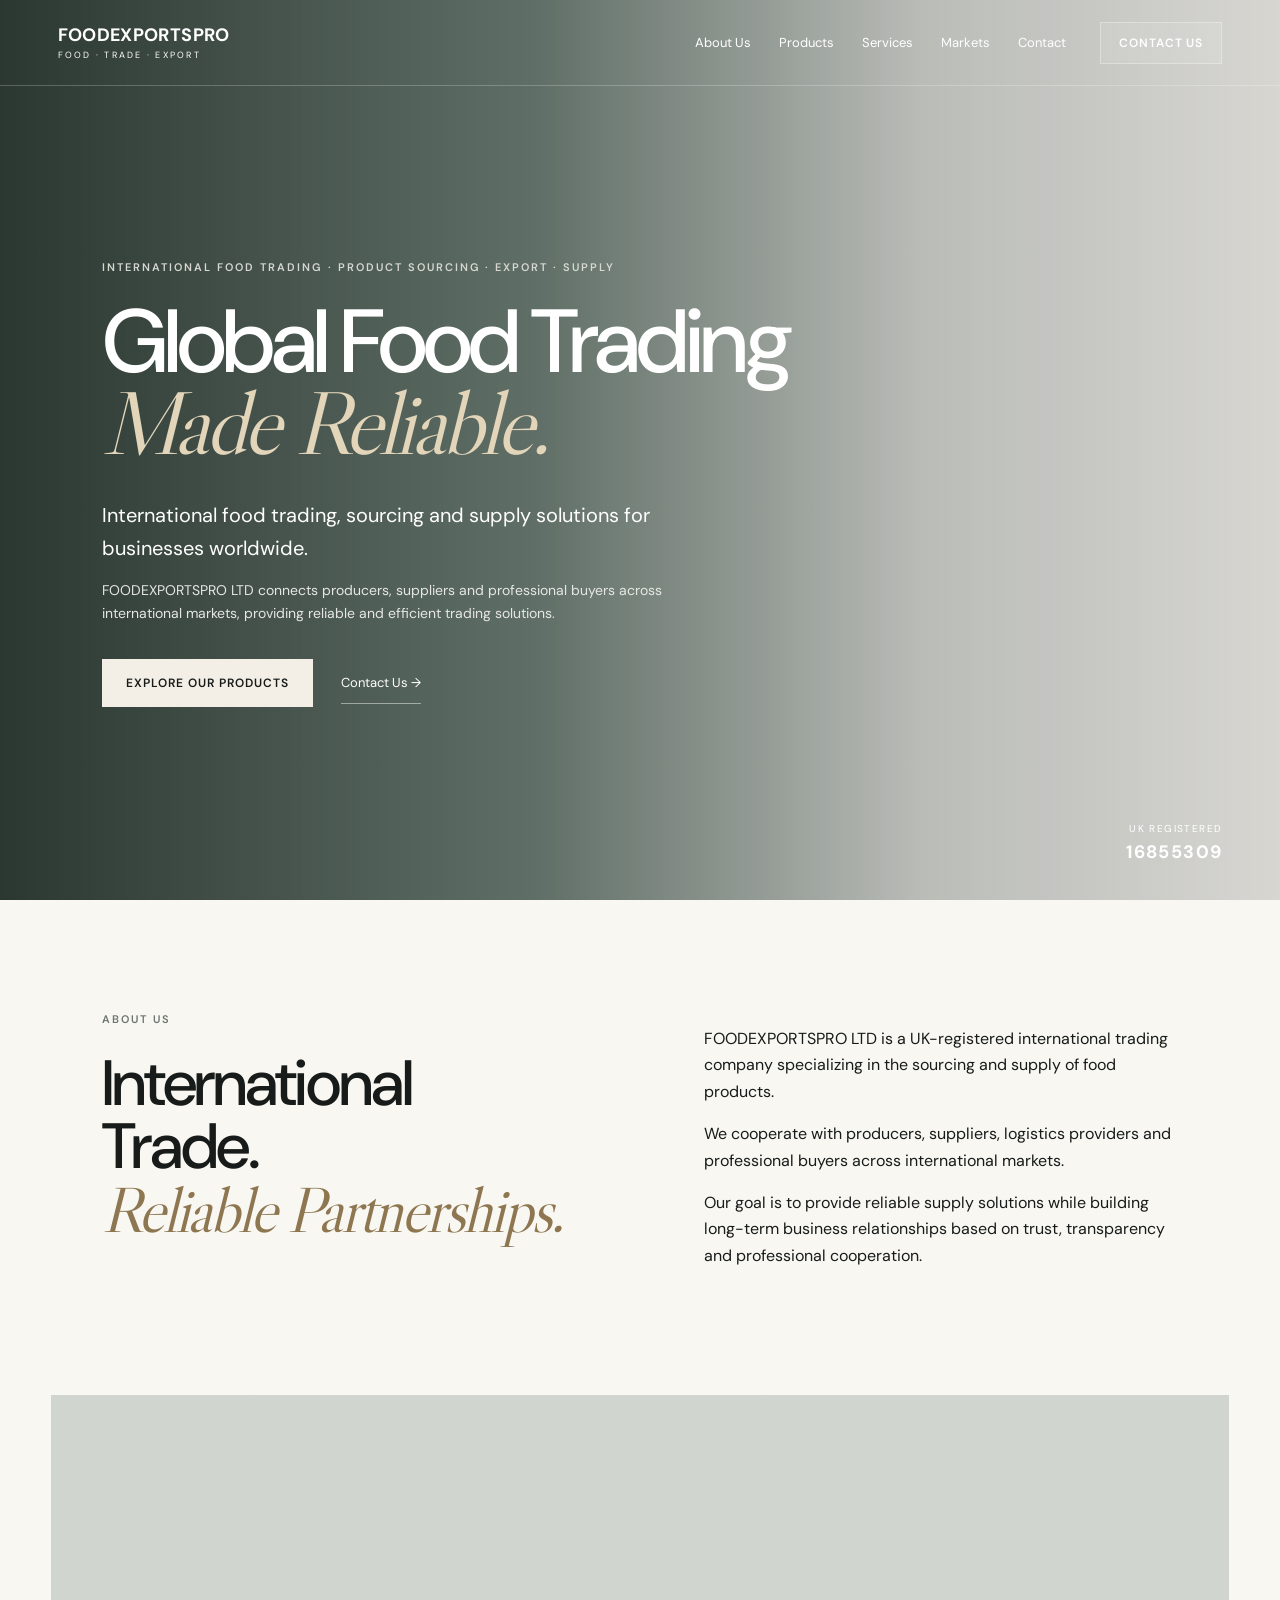
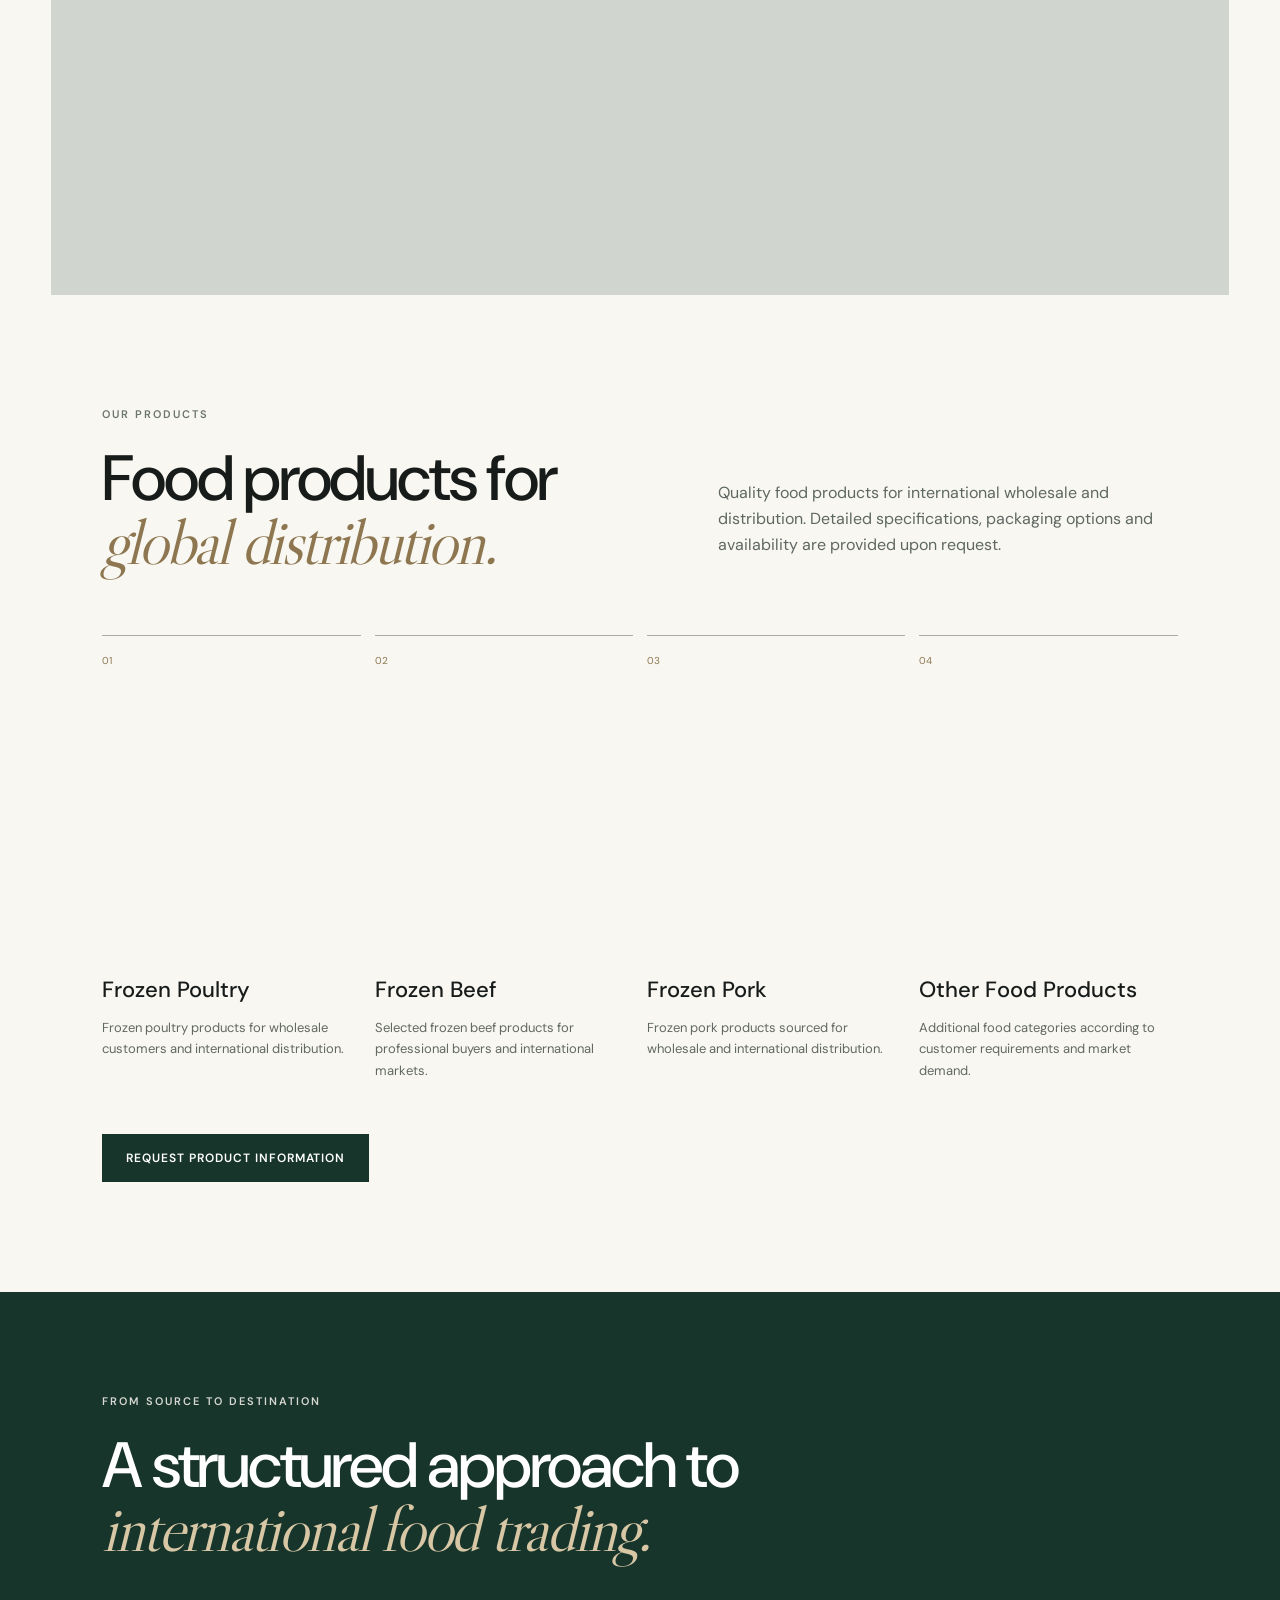
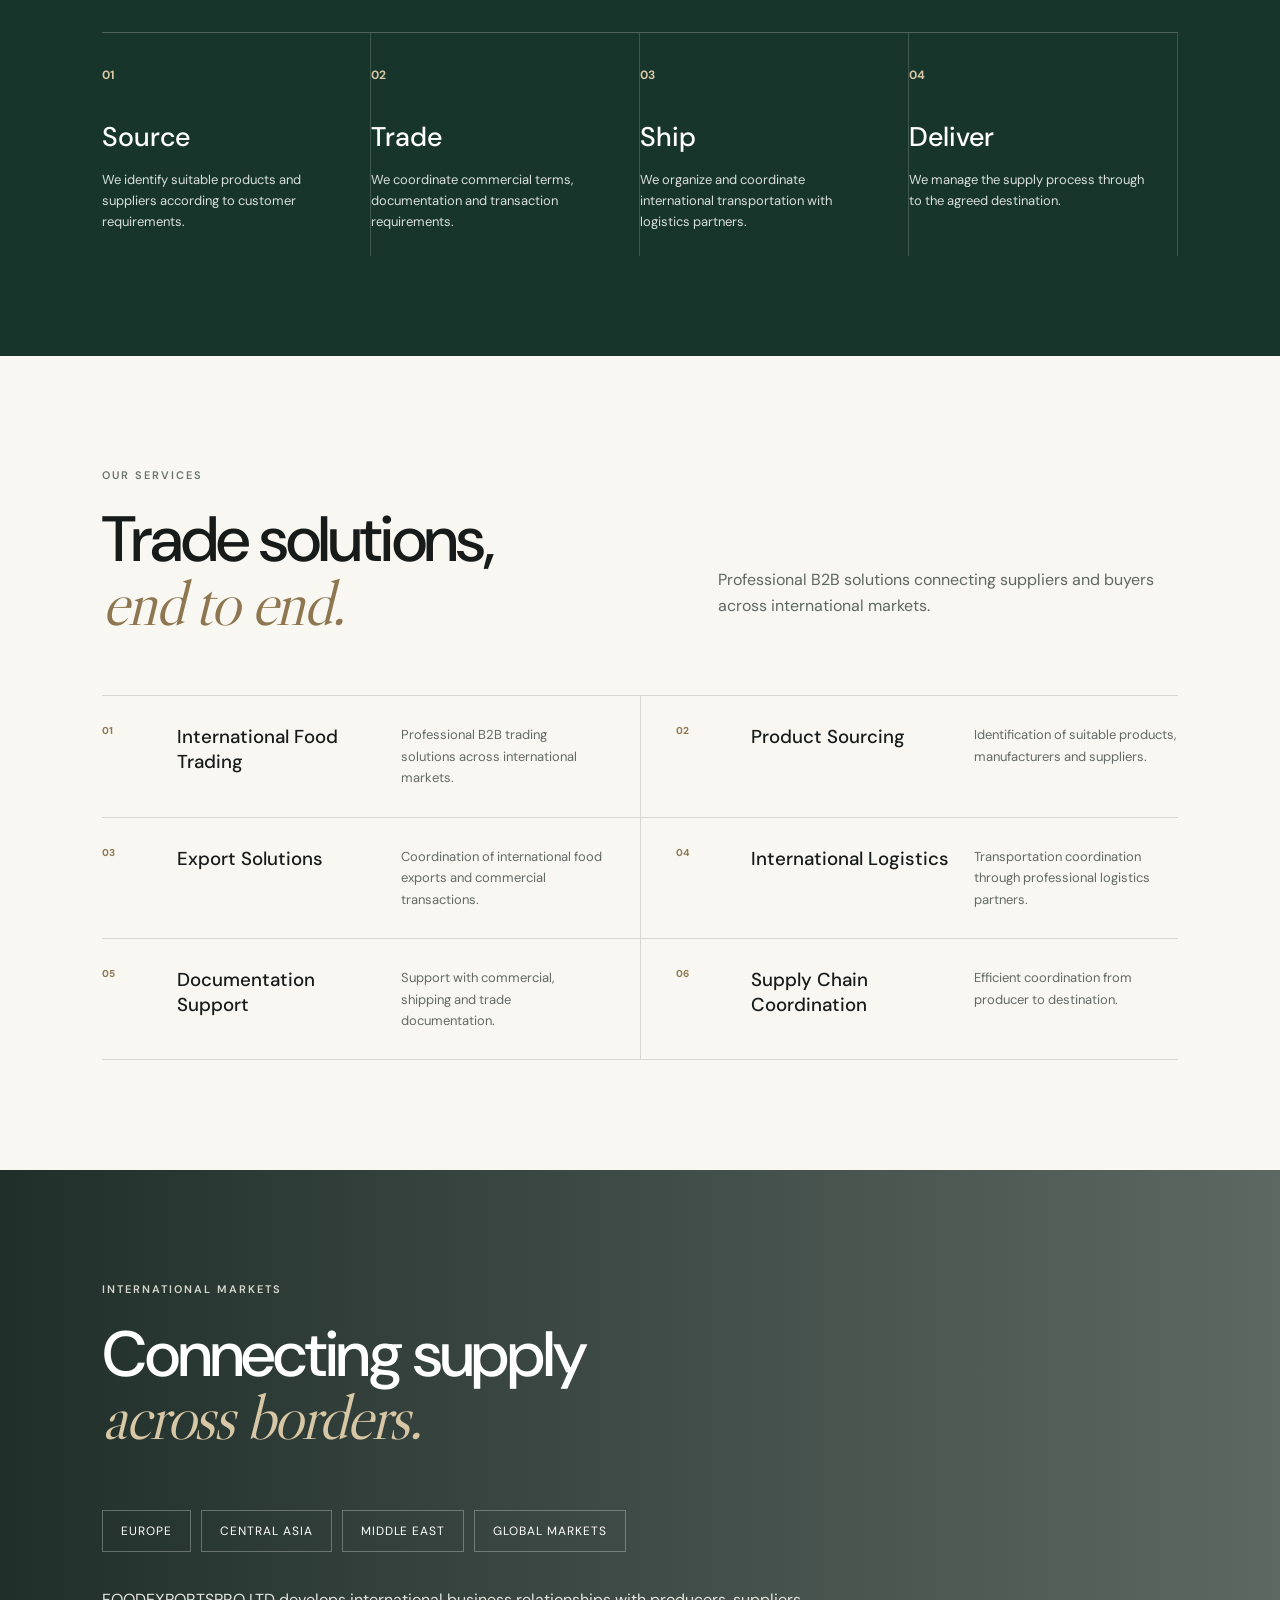
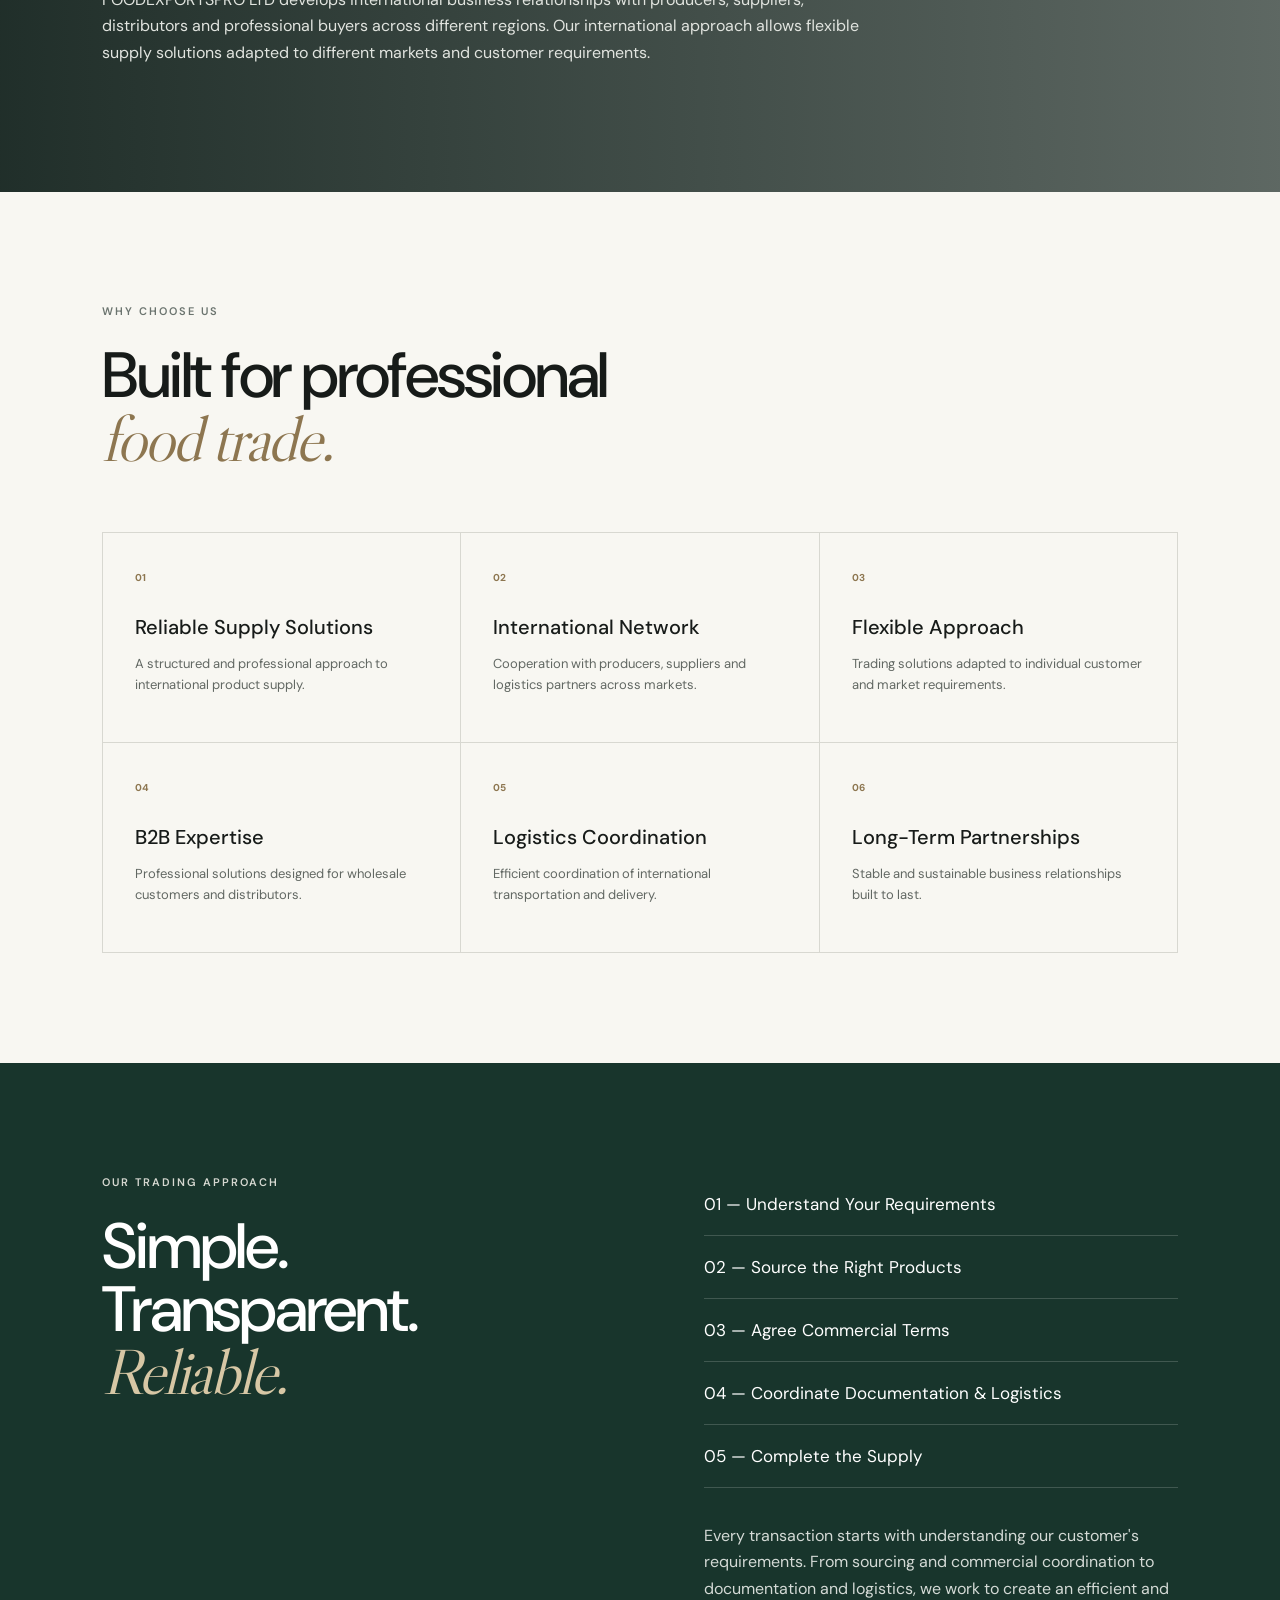
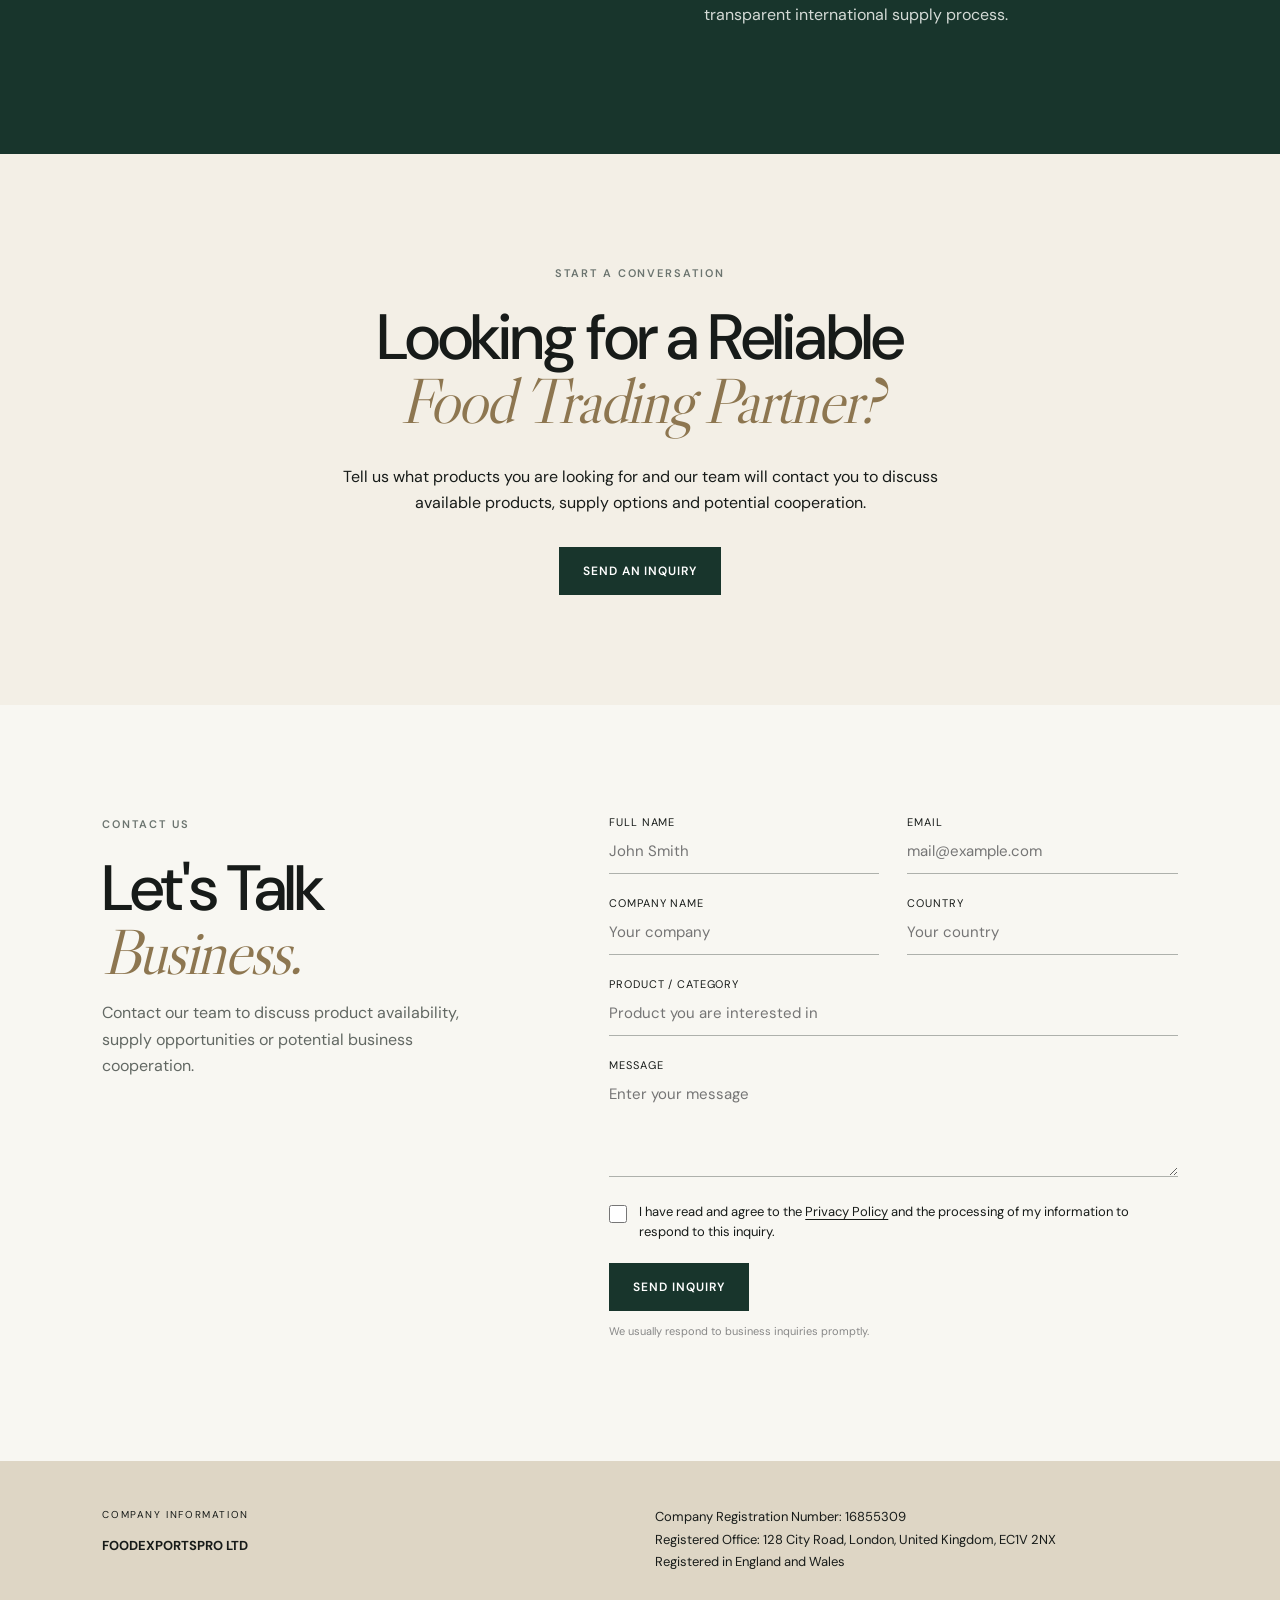
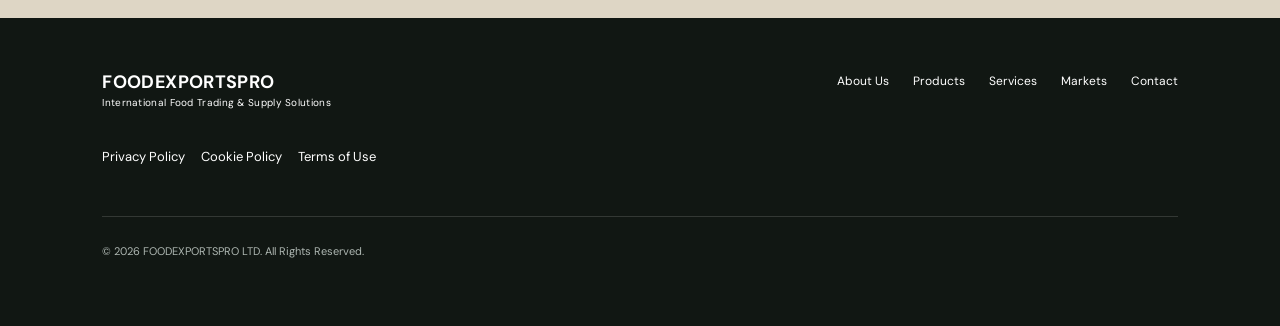
==== commit ac8ab1f8: "Add privacy, cookie and website terms policies with required form acknowledgement" ====
--- a/index.html
+++ b/index.html
@@ -31,8 +31,9 @@
 <section class="section why"><p class="eyebrow">WHY CHOOSE US</p><h2>Built for professional<br><em>food trade.</em></h2><div class="why-grid"><div><b>01</b><h3>Reliable Supply Solutions</h3><p>A structured and professional approach to international product supply.</p></div><div><b>02</b><h3>International Network</h3><p>Cooperation with producers, suppliers and logistics partners across markets.</p></div><div><b>03</b><h3>Flexible Approach</h3><p>Trading solutions adapted to individual customer and market requirements.</p></div><div><b>04</b><h3>B2B Expertise</h3><p>Professional solutions designed for wholesale customers and distributors.</p></div><div><b>05</b><h3>Logistics Coordination</h3><p>Efficient coordination of international transportation and delivery.</p></div><div><b>06</b><h3>Long-Term Partnerships</h3><p>Stable and sustainable business relationships built to last.</p></div></div></section>
 <section class="approach"><div class="section split"><div><p class="eyebrow light">OUR TRADING APPROACH</p><h2>Simple.<br>Transparent.<br><em>Reliable.</em></h2></div><div class="approach-list"><div>01 — Understand Your Requirements</div><div>02 — Source the Right Products</div><div>03 — Agree Commercial Terms</div><div>04 — Coordinate Documentation & Logistics</div><div>05 — Complete the Supply</div><p>Every transaction starts with understanding our customer's requirements. From sourcing and commercial coordination to documentation and logistics, we work to create an efficient and transparent international supply process.</p></div></div></section>
 <section class="cta section"><p class="eyebrow">START A CONVERSATION</p><h2>Looking for a Reliable<br><em>Food Trading Partner?</em></h2><p>Tell us what products you are looking for and our team will contact you to discuss available products, supply options and potential cooperation.</p><a class="btn" href="#contact">Send an Inquiry</a></section>
-<section class="contact section" id="contact"><div><p class="eyebrow">CONTACT US</p><h2>Let's Talk<br><em>Business.</em></h2><p>Contact our team to discuss product availability, supply opportunities or potential business cooperation.</p></div><form id="inquiry-form" name="inquiry" method="POST" data-netlify="true" netlify-honeypot="bot-field" action="/?submitted=true#contact"><input type="hidden" name="form-name" value="inquiry"><p hidden><label>Do not fill this out: <input name="bot-field"></label></p><div class="form-grid"><label>Full Name<input required name="name" placeholder="John Smith"></label><label>Email<input required type="email" name="email" placeholder="mail@example.com"></label><label>Company Name<input name="company" placeholder="Your company"></label><label>Country<input name="country" placeholder="Your country"></label></div><label>Product / Category<input name="product" placeholder="Product you are interested in"></label><label>Message<textarea required name="message" rows="4" placeholder="Enter your message"></textarea></label><button class="btn" type="submit">Send Inquiry</button><p class="form-note" id="form-status">We usually respond to business inquiries promptly.</p></form></section>
+<section class="contact section" id="contact"><div><p class="eyebrow">CONTACT US</p><h2>Let's Talk<br><em>Business.</em></h2><p>Contact our team to discuss product availability, supply opportunities or potential business cooperation.</p></div><form id="inquiry-form" name="inquiry" method="POST" data-netlify="true" netlify-honeypot="bot-field" action="/?submitted=true#contact"><input type="hidden" name="form-name" value="inquiry"><p hidden><label>Do not fill this out: <input name="bot-field"></label></p><div class="form-grid"><label>Full Name<input required name="name" placeholder="John Smith"></label><label>Email<input required type="email" name="email" placeholder="mail@example.com"></label><label>Company Name<input name="company" placeholder="Your company"></label><label>Country<input name="country" placeholder="Your country"></label></div><label>Product / Category<input name="product" placeholder="Product you are interested in"></label><label>Message<textarea required name="message" rows="4" placeholder="Enter your message"></textarea></label><label class="privacy-consent"><input type="checkbox" name="privacy-consent" value="accepted" required><span>I have read and agree to the <a href="/privacy-policy.html" target="_blank" rel="noopener">Privacy Policy</a> and the processing of my information to respond to this inquiry.</span></label><input type="hidden" name="privacy-policy-version" value="2026-10-29"><button class="btn" type="submit">Send Inquiry</button><p class="form-note" id="form-status">We usually respond to business inquiries promptly.</p></form></section>
 <section class="company"><div><span>COMPANY INFORMATION</span><strong>FOODEXPORTSPRO LTD</strong></div><div>Company Registration Number: 16855309<br>Registered Office: 128 City Road, London, United Kingdom, EC1V 2NX<br>Registered in England and Wales</div></section></main>
-<footer><div class="brand footer-brand"><strong>FOODEXPORTSPRO</strong><span>International Food Trading & Supply Solutions</span></div><nav><a href="#about">About Us</a><a href="#products">Products</a><a href="#services">Services</a><a href="#markets">Markets</a><a href="#contact">Contact</a></nav><p>© 2026 FOODEXPORTSPRO LTD. All Rights Reserved.</p></footer>
+<footer><div class="brand footer-brand"><strong>FOODEXPORTSPRO</strong><span>International Food Trading & Supply Solutions</span></div><nav><a href="#about">About Us</a><a href="#products">Products</a><a href="#services">Services</a><a href="#markets">Markets</a><a href="#contact">Contact</a></nav><nav class="legal-links" aria-label="Legal"><a href="/privacy-policy.html">Privacy Policy</a><a href="/cookie-policy.html">Cookie Policy</a><a href="/terms-of-use.html">Terms of Use</a></nav><p>© 2026 FOODEXPORTSPRO LTD. All Rights Reserved.</p></footer>
 <script src="script.js"></script>
+<!-- redeploy trigger: Forms enabled -->
 </body></html>
--- a/styles.css
+++ b/styles.css
@@ -1,4 +1,6 @@
 @import url('https://fonts.googleapis.com/css2?family=DM+Sans:wght@400;500;600&family=Libre+Caslon+Display&display=swap');
 :root{--ink:#171b19;--green:#18352c;--cream:#f3efe6;--sand:#d7c7a5;--white:#fff;--line:#d8d8d1}
 *{box-sizing:border-box}html{scroll-behavior:smooth}body{margin:0;font-family:"DM Sans",Arial,sans-serif;color:var(--ink);background:#f8f7f2}a{color:inherit;text-decoration:none}p{line-height:1.65}h1,h2,h3{margin:0;font-weight:500}em{font-family:"Libre Caslon Display",Georgia,serif;font-weight:400}.header{height:86px;padding:0 4.5vw;display:flex;align-items:center;gap:34px;position:absolute;z-index:10;width:100%;color:white;border-bottom:1px solid #ffffff38}.brand{display:flex;flex-direction:column;line-height:1}.brand strong{font-size:18px;letter-spacing:.02em}.brand span{font-size:9px;letter-spacing:.25em;margin-top:7px}.header nav{display:flex;gap:28px;margin-left:auto;font-size:13px}.menu-btn{display:none}.btn{display:inline-flex;align-items:center;justify-content:center;background:var(--green);color:white;padding:16px 24px;border:0;font:600 12px "DM Sans";letter-spacing:.08em;text-transform:uppercase;cursor:pointer}.btn-small{padding:12px 18px;background:#ffffff17;border:1px solid #ffffff50}.btn-light{background:var(--cream);color:var(--ink)}.hero{min-height:800px;height:100vh;position:relative;color:white;display:flex;align-items:center;overflow:hidden}.hero-bg{position:absolute;inset:0;background:url('https://images.pexels.com/photos/262353/pexels-photo-262353.jpeg?auto=compress&cs=tinysrgb&w=2000') center/cover;transform:scale(1.04);animation:herozoom 14s ease-out forwards}.hero-shade{position:absolute;inset:0;background:linear-gradient(90deg,#07150fd9 0%,#10281ea8 42%,#08140f42 72%,#0002 100%)}@keyframes herozoom{to{transform:scale(1)}}.hero-content{position:relative;z-index:2;width:min(780px,82vw);margin-left:8vw;margin-top:65px}.eyebrow{font-size:11px;font-weight:600;letter-spacing:.18em;color:#6b746f;margin:0 0 25px}.eyebrow.light{color:#d6d8d1}.hero h1{font-size:clamp(58px,7vw,108px);line-height:.91;letter-spacing:-.045em}.hero h1 em{color:#e2d5b9}.lead{font-size:20px;max-width:620px;margin:34px 0 14px}.hero-copy{font-size:14px;max-width:620px;color:#e6e7e2}.actions{display:flex;align-items:center;gap:28px;margin-top:34px}.text-link{font-size:13px;border-bottom:1px solid #ffffff77;padding:12px 0}.hero-stat{position:absolute;right:4.5vw;bottom:36px;display:flex;flex-direction:column;text-align:right;font-size:10px;letter-spacing:.14em}.hero-stat b{font-size:18px;margin-top:5px}.section{padding:110px 8vw}.split{display:grid;grid-template-columns:1fr 1fr;gap:10vw}.section h2,.process h2,.markets h2,.approach h2,.cta h2,.contact h2{font-size:clamp(44px,5vw,76px);line-height:.98;letter-spacing:-.035em}.section h2 em{color:#8d7650}.copy{font-size:16px;max-width:600px}.image-band{height:500px;margin:0 4vw;background:linear-gradient(#17352c2c,#17352c2c),url('https://images.pexels.com/photos/4481259/pexels-photo-4481259.jpeg?auto=compress&cs=tinysrgb&w=1800') center/cover}.section-head{display:flex;justify-content:space-between;gap:40px;align-items:flex-end;margin-bottom:60px}.section-head>p{max-width:460px;color:#5f6762}.product-grid{display:grid;grid-template-columns:repeat(4,1fr);gap:14px;margin-bottom:40px}.product-grid article{border-top:1px solid #aaa;padding-top:12px}.product-grid article>span,.service-list b,.why-grid b{font-size:10px;color:#8d7650}.product-img{height:270px;margin:14px 0 22px;background-size:cover;background-position:center;filter:saturate(.65)}.poultry{background-image:url('https://images.pexels.com/photos/616354/pexels-photo-616354.jpeg?auto=compress&cs=tinysrgb&w=800')}.beef{background-image:url('https://images.pexels.com/photos/618775/pexels-photo-618775.jpeg?auto=compress&cs=tinysrgb&w=800')}.pork{background-image:url('https://images.pexels.com/photos/65175/pexels-photo-65175.jpeg?auto=compress&cs=tinysrgb&w=800')}.other{background-image:url('https://images.pexels.com/photos/2252584/pexels-photo-2252584.jpeg?auto=compress&cs=tinysrgb&w=800')}.product-grid h3{font-size:22px}.product-grid p{font-size:13px;color:#626863}.process,.approach{background:var(--green);color:white}.process-inner{padding-top:100px;padding-bottom:100px}.process h2 em,.approach h2 em{color:#d7c7a5}.steps{display:grid;grid-template-columns:repeat(4,1fr);margin-top:70px;border-top:1px solid #ffffff3a}.steps>div{padding:30px 28px 10px 0;border-right:1px solid #ffffff2b}.steps b{color:#d7c7a5;font-size:12px}.steps h3{font-size:27px;margin:35px 0 15px}.steps p{font-size:13px;color:#d8dfdb}.service-list{display:grid;grid-template-columns:repeat(2,1fr);border-top:1px solid var(--line)}.service-list>div{display:grid;grid-template-columns:55px 1fr 1fr;gap:20px;padding:28px 0;border-bottom:1px solid var(--line)}.service-list>div:nth-child(odd){padding-right:35px}.service-list>div:nth-child(even){padding-left:35px;border-left:1px solid var(--line)}.service-list p{font-size:13px;margin:0;color:#646a66}.markets{background:linear-gradient(90deg,#0b1b16e8,#0b1b16a6),url('https://images.pexels.com/photos/1554646/pexels-photo-1554646.jpeg?auto=compress&cs=tinysrgb&w=2000') center/cover;color:white}.markets h2 em{color:#d7c7a5}.regions{display:flex;flex-wrap:wrap;gap:10px;margin:60px 0 35px}.regions span{border:1px solid #ffffff4a;padding:12px 18px;font-size:12px;text-transform:uppercase;letter-spacing:.08em}.market-copy{max-width:760px;color:#e1e4df}.why-grid{display:grid;grid-template-columns:repeat(3,1fr);margin-top:60px;border-top:1px solid var(--line);border-left:1px solid var(--line)}.why-grid>div{padding:32px;border-right:1px solid var(--line);border-bottom:1px solid var(--line);min-height:210px}.why-grid h3{font-size:20px;margin:28px 0 10px}.why-grid p{font-size:13px;color:#626863}.approach-list>div{font-size:17px;padding:20px 0;border-bottom:1px solid #ffffff2c}.approach-list p{color:#d4dad6;margin-top:35px}.cta{text-align:center;background:var(--cream)}.cta>p:not(.eyebrow){max-width:650px;margin:30px auto}.contact{display:grid;grid-template-columns:.8fr 1.2fr;gap:10vw}.contact>div>p:last-child{max-width:400px;color:#626863}form label{font-size:11px;letter-spacing:.08em;text-transform:uppercase;display:block;margin-bottom:22px}input,textarea{width:100%;border:0;border-bottom:1px solid #aeb1ac;background:transparent;padding:12px 0;font:15px "DM Sans";outline:none}textarea{resize:vertical}.form-grid{display:grid;grid-template-columns:1fr 1fr;gap:0 28px}.form-note{font-size:11px;color:#888}.company{background:#ded6c5;padding:45px 8vw;display:grid;grid-template-columns:1fr 1fr;gap:30px;font-size:13px;line-height:1.7}.company div:first-child{display:flex;flex-direction:column;gap:12px}.company span{font-size:10px;letter-spacing:.16em}footer{padding:55px 8vw;background:#111713;color:white;display:grid;grid-template-columns:1fr auto;gap:40px;align-items:start}.footer-brand span{letter-spacing:.03em;font-size:10px}footer nav{display:flex;gap:24px;font-size:12px}footer>p{grid-column:1/-1;border-top:1px solid #ffffff24;padding-top:25px;font-size:11px;color:#aeb7b2}.reveal{opacity:0;transform:translateY(20px);transition:.7s ease}.reveal.visible{opacity:1;transform:none}
-@media(max-width:900px){.header{height:72px}.header nav,.header>.btn{display:none}.menu-btn{display:block;margin-left:auto;background:none;color:white;border:1px solid #ffffff55;padding:9px 12px}.header.open nav{display:flex;position:absolute;top:72px;left:0;right:0;background:#132b23;padding:28px 5vw;flex-direction:column}.hero{min-height:720px}.hero-content{margin-left:6vw;width:88vw}.hero h1{font-size:clamp(52px,13vw,76px)}.hero-copy{display:none}.section{padding:78px 6vw}.split,.contact{grid-template-columns:1fr;gap:45px}.image-band{height:320px;margin:0}.section-head{display:block}.section-head>p{margin-top:30px}.product-grid{grid-template-columns:1fr 1fr}.steps{grid-template-columns:1fr 1fr}.service-list{grid-template-columns:1fr}.service-list>div:nth-child(n){padding:25px 0;border-left:0;grid-template-columns:45px 1fr}.service-list p{grid-column:2}.why-grid{grid-template-columns:1fr 1fr}.company{grid-template-columns:1fr}footer{grid-template-columns:1fr}footer nav{flex-wrap:wrap}}@media(max-width:560px){.hero{height:92vh}.lead{font-size:17px}.actions{align-items:flex-start;flex-direction:column;gap:8px}.product-grid,.steps,.why-grid,.form-grid{grid-template-columns:1fr}.product-img{height:300px}.steps>div{border-right:0;border-bottom:1px solid #ffffff2b;padding-bottom:25px}.why-grid>div{min-height:0}.section h2,.process h2,.markets h2,.approach h2,.cta h2,.contact h2{font-size:44px}.company{padding:35px 6vw}}+@media(max-width:900px){.header{height:72px}.header nav,.header>.btn{display:none}.menu-btn{display:block;margin-left:auto;background:none;color:white;border:1px solid #ffffff55;padding:9px 12px}.header.open nav{display:flex;position:absolute;top:72px;left:0;right:0;background:#132b23;padding:28px 5vw;flex-direction:column}.hero{min-height:720px}.hero-content{margin-left:6vw;width:88vw}.hero h1{font-size:clamp(52px,13vw,76px)}.hero-copy{display:none}.section{padding:78px 6vw}.split,.contact{grid-template-columns:1fr;gap:45px}.image-band{height:320px;margin:0}.section-head{display:block}.section-head>p{margin-top:30px}.product-grid{grid-template-columns:1fr 1fr}.steps{grid-template-columns:1fr 1fr}.service-list{grid-template-columns:1fr}.service-list>div:nth-child(n){padding:25px 0;border-left:0;grid-template-columns:45px 1fr}.service-list p{grid-column:2}.why-grid{grid-template-columns:1fr 1fr}.company{grid-template-columns:1fr}footer{grid-template-columns:1fr}footer nav{flex-wrap:wrap}}@media(max-width:560px){.hero{height:92vh}.lead{font-size:17px}.actions{align-items:flex-start;flex-direction:column;gap:8px}.product-grid,.steps,.why-grid,.form-grid{grid-template-columns:1fr}.product-img{height:300px}.steps>div{border-right:0;border-bottom:1px solid #ffffff2b;padding-bottom:25px}.why-grid>div{min-height:0}.section h2,.process h2,.markets h2,.approach h2,.cta h2,.contact h2{font-size:44px}.company{padding:35px 6vw}}
+/* Privacy and legal pages */
+.privacy-consent{display:flex;align-items:flex-start;gap:12px;font-size:13px;line-height:1.6;margin:20px 0;text-transform:none;letter-spacing:normal}.privacy-consent input{width:18px;height:18px;flex:0 0 18px;margin:3px 0;accent-color:var(--green)}.privacy-consent a,.legal-copy a{text-decoration:underline;text-underline-offset:3px}.legal-links{display:flex;flex-wrap:wrap;gap:16px;font-size:13px;width:100%}.legal-header{padding:28px 8vw;background:var(--green);color:white}.legal-copy{max-width:900px;margin:auto;padding:60px 24px}.legal-copy h1{font-family:Georgia,serif;font-size:clamp(36px,6vw,56px);margin:20px 0}.legal-copy h2{font-size:23px;margin:32px 0 12px}.legal-copy li{line-height:1.7;margin:8px 0}.legal-copy .legal-links{border-top:1px solid var(--line);padding-top:24px;margin-top:40px}
